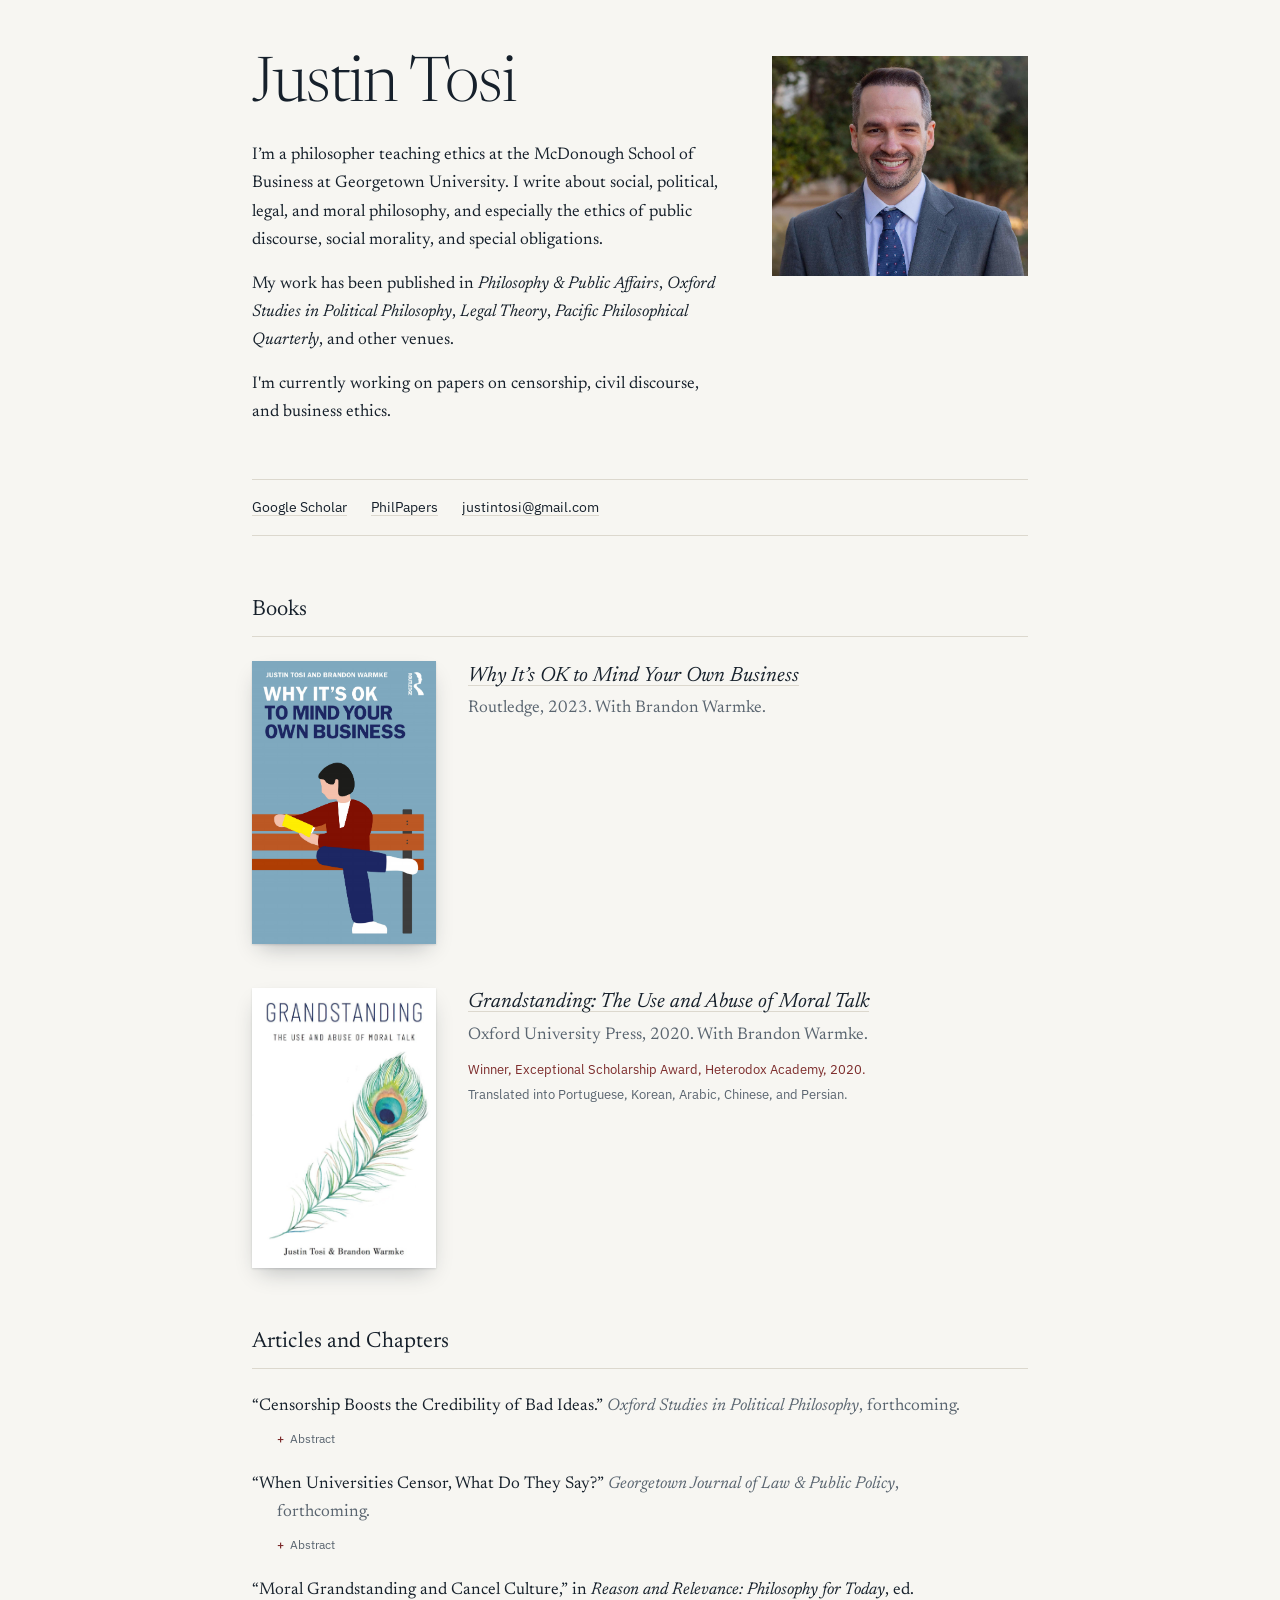
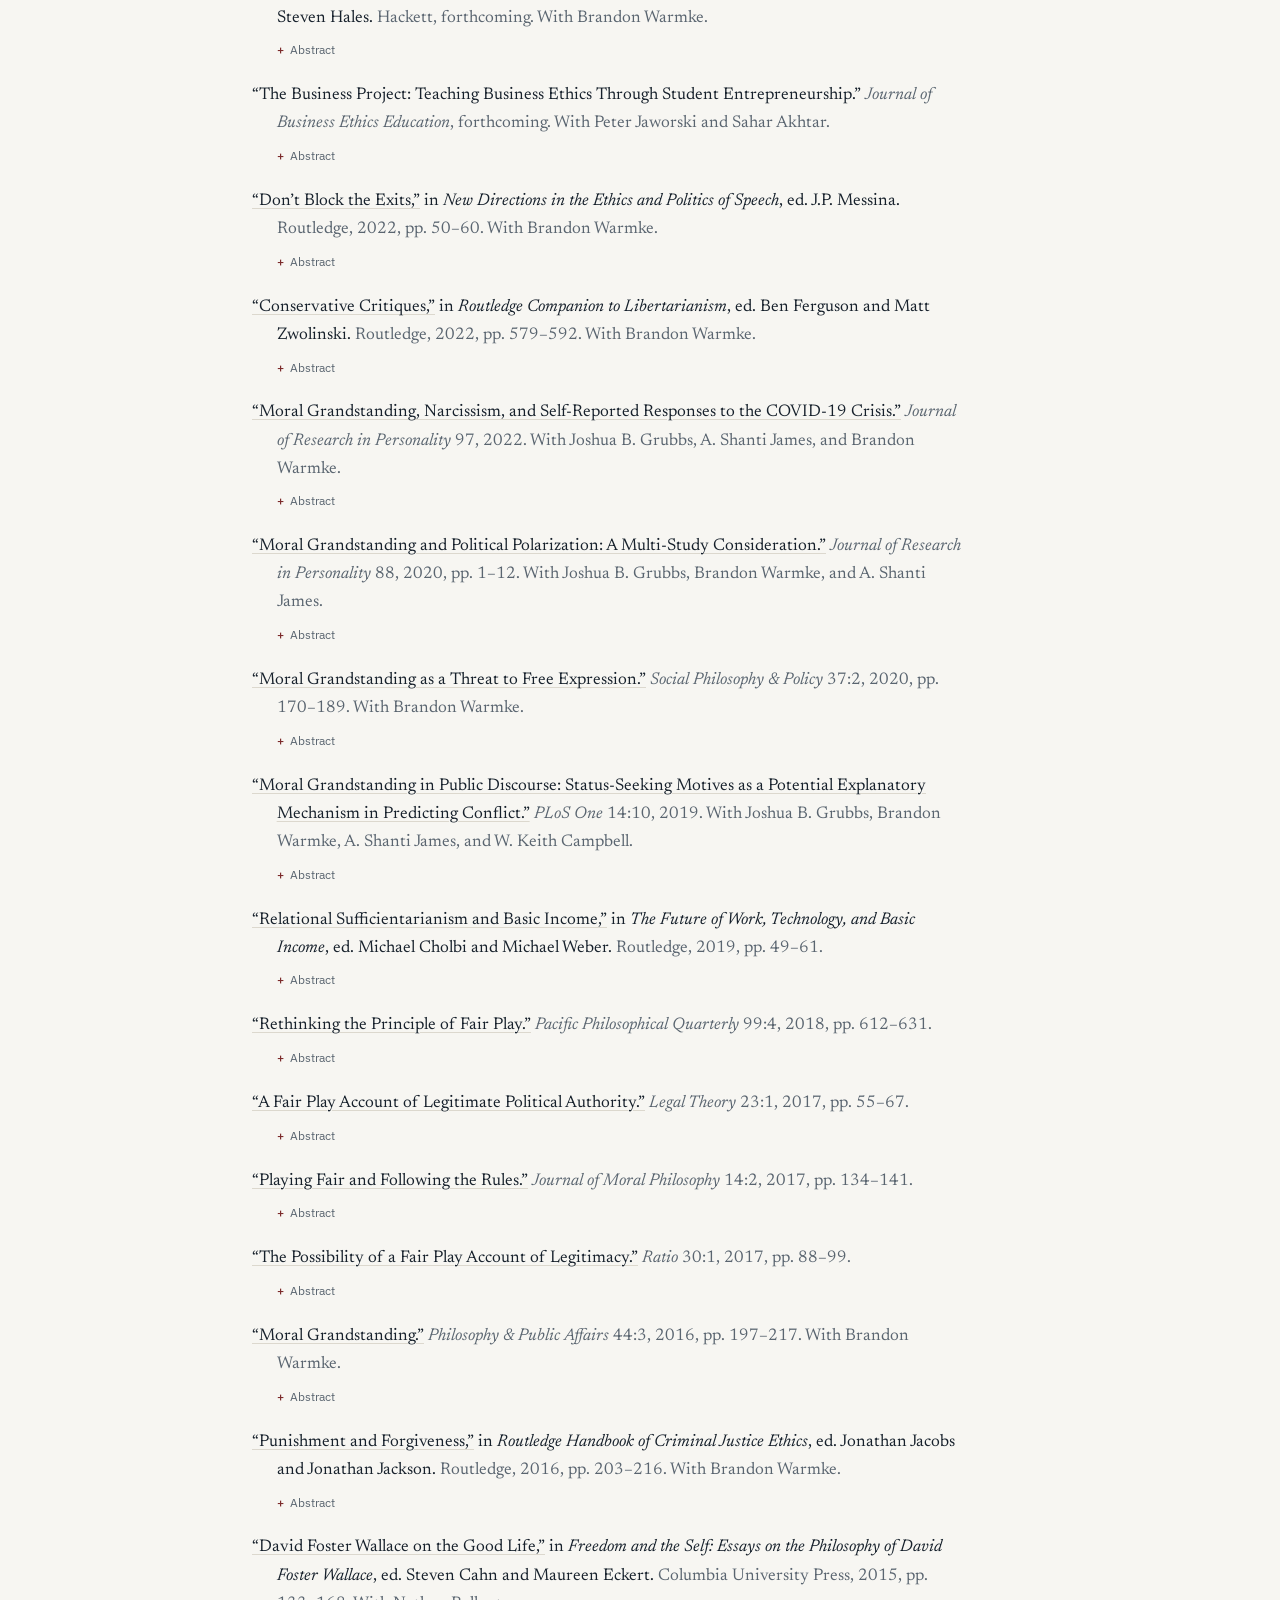
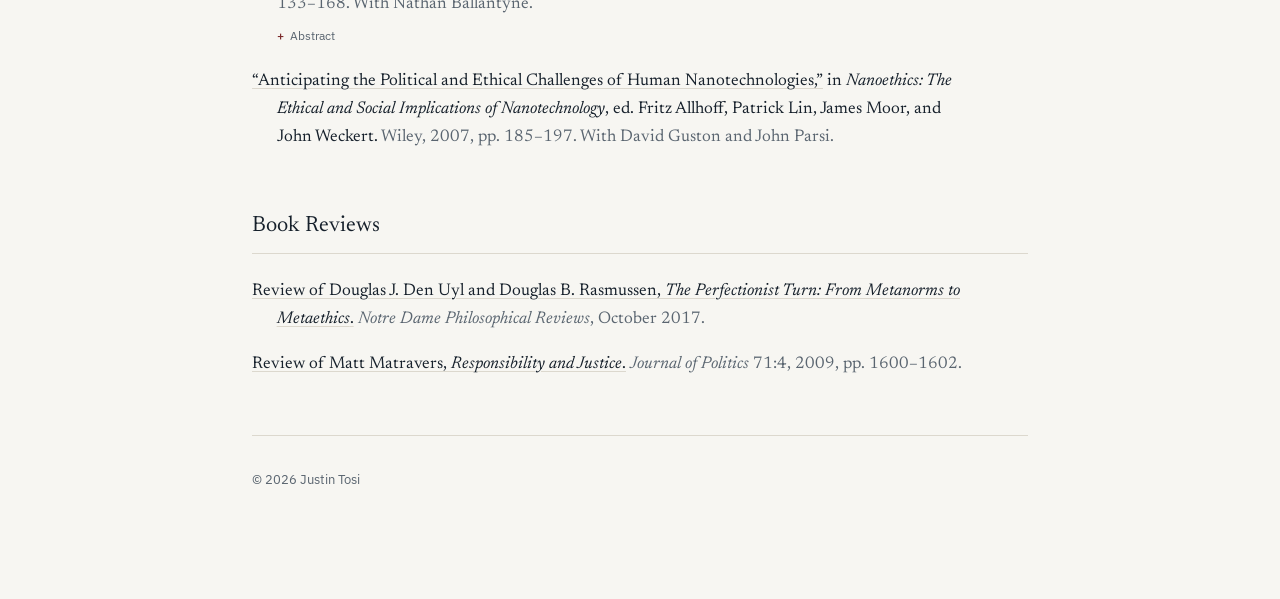
==== index.html @ 5d78a300 "Add current work details to index.html" ====
<!DOCTYPE html>
<html lang="en">
<head>
<meta charset="utf-8">
<meta name="viewport" content="width=device-width, initial-scale=1">
<title>Justin Tosi</title>
<meta name="description" content="Justin Tosi is a philosopher at the McDonough School of Business at Georgetown University. He writes about social, political, legal, and moral philosophy.">

<link rel="icon" href="favicon.svg" type="image/svg+xml">

<meta property="og:type" content="profile">
<meta property="og:title" content="Justin Tosi">
<meta property="og:description" content="Philosopher at the McDonough School of Business, Georgetown University. Books and papers on the ethics of public discourse, social morality, and special obligations.">
<meta property="og:url" content="https://www.justintosi.com/">
<meta property="og:image" content="https://www.justintosi.com/images/headshot.jpg">
<meta name="twitter:card" content="summary">

<link rel="preconnect" href="https://fonts.googleapis.com">
<link rel="preconnect" href="https://fonts.gstatic.com" crossorigin>
<link href="https://fonts.googleapis.com/css2?family=IBM+Plex+Sans:wght@400;500&family=Newsreader:ital,opsz,wght@0,6..72,300;0,6..72,400;0,6..72,500;1,6..72,400&display=swap" rel="stylesheet">

<style>
:root{
  --paper:#f7f6f2;
  --ink:#16202b;
  --ink-soft:#5a6570;
  --rule:#dcd8ce;
  --accent:#7c2b2b;
  --serif:"Newsreader",Georgia,serif;
  --sans:"IBM Plex Sans",system-ui,sans-serif;
}

*{box-sizing:border-box}

body{
  margin:0;
  background:var(--paper);
  color:var(--ink);
  font-family:var(--serif);
  font-size:1.0625rem;
  line-height:1.65;
  -webkit-font-smoothing:antialiased;
}

.page{
  max-width:52rem;
  margin:0 auto;
  padding:3.5rem 1.75rem 6rem;
}

a{color:var(--ink);text-decoration:underline;text-decoration-color:var(--rule);text-decoration-thickness:1px;text-underline-offset:.18em}
a:hover{color:var(--accent);text-decoration-color:var(--accent)}
a:focus-visible{outline:2px solid var(--accent);outline-offset:3px;border-radius:2px}

/* ---------- masthead ---------- */

.masthead{
  display:grid;
  grid-template-columns:1fr 16rem;
  gap:2.75rem;
  align-items:start;
  margin-bottom:3.25rem;
}

h1{
  font-family:var(--serif);
  font-weight:300;
  font-size:clamp(2.6rem,7vw,3.9rem);
  line-height:1;
  letter-spacing:-0.015em;
  margin:0 0 1.5rem;
}

.intro p{margin:0 0 1rem;max-width:34em}
.intro p:last-child{margin-bottom:0}

.portrait{
  width:100%;
  height:auto;
  display:block;
  filter:saturate(.92);
}

/* ---------- contact strip ---------- */

.strip{
  font-family:var(--sans);
  font-size:.875rem;
  display:flex;
  flex-wrap:wrap;
  gap:.45rem 1.5rem;
  padding:1rem 0;
  border-top:1px solid var(--rule);
  border-bottom:1px solid var(--rule);
  margin-bottom:3.5rem;
}
.strip a{text-underline-offset:.2em}

/* ---------- sections ---------- */

section{margin-bottom:3.5rem}

h2{
  font-family:var(--serif);
  font-weight:400;
  font-size:1.375rem;
  letter-spacing:.005em;
  margin:0 0 1.5rem;
  padding-bottom:.5rem;
  border-bottom:1px solid var(--rule);
}

/* ---------- books ---------- */

.book{
  display:grid;
  grid-template-columns:11.5rem 1fr;
  gap:2rem;
  margin-bottom:2.75rem;
  align-items:start;
}
.book:last-child{margin-bottom:0}

.book img{
  width:100%;
  height:auto;
  display:block;
  box-shadow:0 1px 2px rgba(22,32,43,.14),0 10px 22px -8px rgba(22,32,43,.3);
}
.book a.cover{text-decoration:none}

.book h3{
  font-family:var(--serif);
  font-weight:400;
  font-style:italic;
  font-size:1.3rem;
  line-height:1.3;
  margin:.1rem 0 .35rem;
}

.imprint{color:var(--ink-soft);margin:0 0 .6rem}

.book-note{
  font-family:var(--sans);
  font-size:.8125rem;
  line-height:1.55;
  color:var(--ink-soft);
  margin:0 0 .35rem;
}
.honor{color:var(--accent)}

/* ---------- publications ---------- */

ul.pubs{list-style:none;margin:0;padding:0;max-width:42em}

ul.pubs li{
  padding-left:1.45em;
  text-indent:-1.45em;
  margin-bottom:1.05rem;
}
ul.pubs li:last-child{margin-bottom:0}

.meta{color:var(--ink-soft)}

/* ---------- abstracts ---------- */

details{text-indent:0;margin-top:.3rem}

summary{
  font-family:var(--sans);
  font-size:.78rem;
  color:var(--ink-soft);
  cursor:pointer;
  list-style:none;
  display:inline-block;
  padding:.1rem 0;
}
summary::-webkit-details-marker{display:none}
summary::before{
  content:"+";
  display:inline-block;
  width:1.1em;
  color:var(--accent);
  font-weight:500;
}
details[open] summary::before{content:"\2212"}
summary:hover{color:var(--accent)}
summary:focus-visible{outline:2px solid var(--accent);outline-offset:3px;border-radius:2px}

.abstract{
  margin:.45rem 0 .3rem;
  padding-left:1.1em;
  border-left:1px solid var(--rule);
  font-size:.9375rem;
  line-height:1.6;
  color:var(--ink-soft);
  max-width:36em;
}

/* ---------- footer ---------- */

footer{
  font-family:var(--sans);
  font-size:.8125rem;
  color:var(--ink-soft);
  border-top:1px solid var(--rule);
  padding-top:1.25rem;
}

/* ---------- small screens ---------- */

@media (max-width:640px){
  .page{padding:2.5rem 1.25rem 4rem}
  .masthead{grid-template-columns:1fr;gap:1.75rem}
  .portrait{max-width:11rem}
  .book{grid-template-columns:6.5rem 1fr;gap:1.25rem}
}

@media (prefers-reduced-motion:reduce){
  *{animation:none!important;transition:none!important}
}
</style>
</head>

<body>
<div class="page">

<!-- =====================================================================
     MASTHEAD
     Save your headshot as images/headshot.jpg (about 600px wide is plenty).
     ===================================================================== -->

<header class="masthead">
  <div class="intro">
    <h1>Justin Tosi</h1>
    <p>I&rsquo;m a philosopher teaching ethics at the McDonough School of Business at Georgetown University. I write about social, political, legal, and moral philosophy, and especially the ethics of public discourse, social morality, and special obligations.</p>
    <p>My work has been published in <i>Philosophy &amp; Public Affairs</i>, <i>Oxford Studies in Political Philosophy</i>, <i>Legal Theory</i>, <i>Pacific Philosophical Quarterly</i>, and other venues.</p>
    <p>I'm currently working on papers on censorship, civil discourse, and business ethics.</p>
  </div>
  <img class="portrait" src="images/headshot.jpg" alt="Justin Tosi">
</header>

<!-- =====================================================================
     CONTACT STRIP
     The email address is assembled by the script at the bottom of this
     file so that it never appears in the page source. Edit it there.
     ===================================================================== -->

<nav class="strip">
  <a href="https://scholar.google.com/citations?user=r2qB6a4AAAAJ&amp;hl=en">Google Scholar</a>
  <a href="https://philpeople.org/profiles/justin-tosi">PhilPapers</a>
  <a id="email" href="#">justintosi at gmail dot com</a>
</nav>

<!-- =====================================================================
     BOOKS
     Save covers as images/myob.png and images/grandstanding.jpg.
     ===================================================================== -->

<section>
  <h2>Books</h2>

  <div class="book">
    <a class="cover" href="https://www.amazon.com/Why-Its-Mind-Your-Business/dp/0367141744/">
      <img src="images/myob.png" alt="Cover of Why It&rsquo;s OK to Mind Your Own Business">
    </a>
    <div>
      <h3><a href="https://www.amazon.com/Why-Its-Mind-Your-Business/dp/0367141744/">Why It&rsquo;s OK to Mind Your Own Business</a></h3>
      <p class="imprint">Routledge, 2023. With Brandon Warmke.</p>
    </div>
  </div>

  <div class="book">
    <a class="cover" href="https://www.amazon.com/Grandstanding-Use-Abuse-Moral-Talk/dp/0190900156/">
      <img src="images/grandstanding.jpg" alt="Cover of Grandstanding: The Use and Abuse of Moral Talk">
    </a>
    <div>
      <h3><a href="https://www.amazon.com/Grandstanding-Use-Abuse-Moral-Talk/dp/0190900156/">Grandstanding: The Use and Abuse of Moral Talk</a></h3>
      <p class="imprint">Oxford University Press, 2020. With Brandon Warmke.</p>
      <p class="book-note honor">Winner, Exceptional Scholarship Award, Heterodox Academy, 2020.</p>
      <p class="book-note">Translated into Portuguese, Korean, Arabic, Chinese, and Persian.</p>
    </div>
  </div>
</section>

<!-- =====================================================================
     ARTICLES AND CHAPTERS

     To add an abstract to any entry, paste this just before its </li>:

       <details>
         <summary>Abstract</summary>
         <p class="abstract">Text of the abstract goes here.</p>
       </details>

     Entries without that block simply show no toggle.
     ===================================================================== -->

<section>
  <h2>Articles and Chapters</h2>
  <ul class="pubs">

    <li>&ldquo;Censorship Boosts the Credibility of Bad Ideas.&rdquo; <span class="meta"><i>Oxford Studies in Political Philosophy</i>, forthcoming.</span>
      <details>
        <summary>Abstract</summary>
        <p class="abstract">Defenders of censorship sometimes claim that it is justified as a means of protecting audiences from the influence of bad ideas. This essay argues that censorship is likely to frustrate this aim, even under favorable conditions. The central problem arises from what I call the Endorsement Effect: when a censoring authority permits an idea to be expressed, its inaction functions as an implicit signal that the idea is credible. Where trust in the censor is warranted, this is a rational inference rather than a mere behavioral tendency: the censor screens for bad content, so what it permits is more likely to be good. The trouble is that bad ideas that escape censorship will receive a credibility boost in the eyes of those who trust the censor. Moreover, the more effective the censor is at filtering out genuinely bad content, the stronger this unintended credibility boost becomes. If the aim of censorship is to halt the spread of bad ideas, then this mechanism threatens to undermine that aim. I consider the implications of this challenge for two types of censors. Purist censors seek to avoid any role in promoting bad ideas, but the Endorsement Effect renders this goal impossible in practice. Pragmatist censors aim simply to reduce the overall promotion of bad ideas, but must nevertheless show that censorship is beneficial on net once we consider its unintended consequences. I argue that both types of censor face serious difficulties, and that the Endorsement Effect represents an unnoticed cost that defenders of censorship must address.</p>
      </details>
    </li>

    <li>&ldquo;When Universities Censor, What Do They Say?&rdquo; <span class="meta"><i>Georgetown Journal of Law &amp; Public Policy</i>, forthcoming.</span>
      <details>
        <summary>Abstract</summary>
        <p class="abstract">Universities that practice censorship might offer various justifications for doing so. This essay considers three possible justifications and argues that each is undermined by what I call the Endorsement Effect. First, universities might argue that censorship is justified because it protects their community from bad ideas. Second, they might claim that censoring certain expressions is justified because doing so expresses the university community&rsquo;s commitment to its values. Finally, they might argue that censorship is justified as a way of expanding the university&rsquo;s authority over the marketplace of ideas. The Endorsement Effect causes problems for each of these justifications. The idea is that censorship operates as a filtering process: when universities censor some ideas while permitting others, they implicitly signal approval of what is allowed to appear. Those who trust the university&rsquo;s judgment will therefore regard permitted ideas as better in terms of the properties filtered for. Since no censorship regime will catch every objectionable idea, some bad ideas will inevitably escape the filter and receive this boost. All three justifications fail because of what the act of censoring in some cases reveals about the censors&rsquo; judgment in other cases.</p>
      </details>
    </li>

    <li>&ldquo;Moral Grandstanding and Cancel Culture,&rdquo; in <i>Reason and Relevance: Philosophy for Today</i>, ed. Steven Hales. <span class="meta">Hackett, forthcoming. With Brandon Warmke.</span>
      <details>
        <summary>Abstract</summary>
        <p class="abstract">Some people defend cancel culture by arguing that the motives behind cancellation don&rsquo;t matter. If we award people social status for calling out wrongdoing, more wrongdoing will be called out, and we all benefit. We argue that although it is sometimes justified that people suffer social consequences for bad behavior, rewarding cancellation campaigns is a bad idea. People who cancel others to look good will go after easy targets rather than deserving ones, and a culture that hands out praise for showy moral enforcement will not deliver the moral progress its defenders promise. In other words: there is nothing inherently wrong with canceling, but cancel culture is a mistake.</p>
      </details>
    </li>

    <li>&ldquo;The Business Project: Teaching Business Ethics Through Student Entrepreneurship.&rdquo; <span class="meta"><i>Journal of Business Ethics Education</i>, forthcoming. With Peter Jaworski and Sahar Akhtar.</span>
      <details>
        <summary>Abstract</summary>
        <p class="abstract">Traditional case studies in business ethics ask students to evaluate others&rsquo; decisions with hindsight and moral distance. The Business Project reverses this dynamic by requiring students to build companies they genuinely care about, make public commitments they must defend, and navigate ethical dilemmas emerging from their own choices. Over a semester, student teams pitch businesses grounded in ethical values, critique competitors&rsquo; moral failures, and respond to custom dilemmas that force difficult trade-offs between principles and viability. The assignment integrates entrepreneurial action with ethical reflection, making moral reasoning routine rather than exceptional. By eliminating the comfortable distance of hypothetical scenarios, the project creates learning conditions closer to actual ethical decision-making: competing pressures, personal investment, and skeptical audiences demanding justification. This experiential approach trains students to identify moral problems before they become crises and to integrate ethical principles into strategic planning.</p>
      </details>
    </li>

    <li><a href="https://doi.org/10.4324/9781003240785-4">&ldquo;Don&rsquo;t Block the Exits,&rdquo;</a> in <i>New Directions in the Ethics and Politics of Speech</i>, ed. J.P. Messina. <span class="meta">Routledge, 2022, pp. 50&ndash;60. With Brandon Warmke.</span>
      <details>
        <summary>Abstract</summary>
        <p class="abstract">In contemporary political discussions, it is depressingly common to see people criticized for expressing impure beliefs. Moreover, those who sometimes defect from their tribe are criticized for failing to be firmly enough on the side of the angels. We consider explanations for this behavior, including its relationship to moral grandstanding. We will also argue, on both moral and epistemic grounds, in favor of a norm against &ldquo;blocking the exits.&rdquo; We should not use social pressure to discourage people from publicly changing their minds.</p>
      </details>
    </li>

    <li><a href="https://doi.org/10.4324/9780367814243-47">&ldquo;Conservative Critiques,&rdquo;</a> in <i>Routledge Companion to Libertarianism</i>, ed. Ben Ferguson and Matt Zwolinski. <span class="meta">Routledge, 2022, pp. 579&ndash;592. With Brandon Warmke.</span>
      <details>
        <summary>Abstract</summary>
        <p class="abstract">American sociologist Robert Nisbet once described conservatives and libertarians as &ldquo;uneasy cousins.&rdquo; The description is apt. While sharing a family resemblance and many of the same political rivals, conservatism and libertarianism are fundamentally at odds. This paper explains why this is so from the conservative perspective. It surveys the starting points and major themes of conservatism and libertarianism. It identifies what conservatives and libertarians agree about. It concludes by showing what conservatives have against libertarianism.</p>
      </details>
    </li>

    <li><a href="https://doi.org/10.1016/j.jrp.2021.104187">&ldquo;Moral Grandstanding, Narcissism, and Self-Reported Responses to the COVID-19 Crisis.&rdquo;</a> <span class="meta"><i>Journal of Research in Personality</i> 97, 2022. With Joshua B. Grubbs, A. Shanti James, and Brandon Warmke.</span>
      <details>
        <summary>Abstract</summary>
        <p class="abstract">The present study aimed to understand how status-oriented individual differences such as narcissistic antagonism, narcissistic extraversion, and moral grandstanding motivations may have longitudinally predicted both behavioral and social media responses during the early stages of the COVID-19 pandemic. Via YouGov, a nationally representative sample of U.S. adults was recruited in August of 2019 (N = 2,519; Mage = 47.5, SD = 17.8; 51.4% women) and resampled in May of 2020, (N = 1,533). Results indicated that baseline levels of narcissistic antagonism were associated with lower levels of social distancing and lower compliance with public health recommended behaviors. Similarly, dominance oriented moral grandstanding motivations predicted greater conflict with others over COVID-19, greater engagement in status-oriented social media behaviors about COVID-19, and lower levels of social distancing.</p>
      </details>
    </li>

    <li><a href="https://doi.org/10.1016/j.jrp.2020.104009">&ldquo;Moral Grandstanding and Political Polarization: A Multi-Study Consideration.&rdquo;</a> <span class="meta"><i>Journal of Research in Personality</i> 88, 2020, pp. 1&ndash;12. With Joshua B. Grubbs, Brandon Warmke, and A. Shanti James.</span>
      <details>
        <summary>Abstract</summary>
        <p class="abstract">The present work posits that social motives, particularly status seeking in the form of moral grandstanding, are likely at least partially to blame for elevated levels of affective polarization and ideological extremism in the U.S. In Study 1, results from both undergraduates (N = 981; Mean age = 19.4; SD = 2.1; 69.7% women) and a cross-section of U.S. adults matched to 2010 census norms (N = 1,063; Mean age = 48.20, SD = 16.38; 49.8% women) indicated that prestige-motived grandstanding was consistently and robustly related to more extreme ideological views on a variety of issues. In Study 2, results from a weighted, nationally-representative cross-section of U.S. adults (N = 2,519; Mean age = 47.5, SD = 17.8; 51.4% women) found that prestige motivated grandstanding was reliably related to both ideological extremism and affective polarization.</p>
      </details>
    </li>

    <li><a href="https://doi.org/10.1017/S0265052521000108">&ldquo;Moral Grandstanding as a Threat to Free Expression.&rdquo;</a> <span class="meta"><i>Social Philosophy &amp; Policy</i> 37:2, 2020, pp. 170&ndash;189. With Brandon Warmke.</span>
      <details>
        <summary>Abstract</summary>
        <p class="abstract">Moral grandstanding, or the use of moral talk for self-promotion, is a threat to free expression. When grandstanding is introduced in a public forum, several ideals of free expression are less likely to be realized. Popular views are less likely to be challenged, people are less free to entertain heterodox ideas, and the cost of changing one&rsquo;s mind goes up.</p>
      </details>
    </li>

    <li><a href="https://doi.org/10.1371/journal.pone.0223749">&ldquo;Moral Grandstanding in Public Discourse: Status-Seeking Motives as a Potential Explanatory Mechanism in Predicting Conflict.&rdquo;</a> <span class="meta"><i>PLoS One</i> 14:10, 2019. With Joshua B. Grubbs, Brandon Warmke, A. Shanti James, and W. Keith Campbell.</span>
      <details>
        <summary>Abstract</summary>
        <p class="abstract">Public discourse is often caustic and conflict-filled. This trend seems to be particularly evident when the content of such discourse is around moral issues (broadly defined) and when the discourse occurs on social media. Several explanatory mechanisms for such conflict have been explored in recent psychological and social-science literatures. The present work sought to examine a potentially novel explanatory mechanism defined in philosophical literature: Moral Grandstanding. According to philosophical accounts, Moral Grandstanding is the use of moral talk to seek social status. For the present work, we conducted six studies, using two undergraduate samples (Study 1, N = 361; Study 2, N = 356); a sample matched to U.S. norms for age, gender, race, income, Census region (Study 3, N = 1,063); a YouGov sample matched to U.S. demographic norms (Study 4, N = 2,000); and a brief, one-month longitudinal study of Mechanical Turk workers in the U.S. (Study 5, Baseline N = 499, follow-up n = 296), and a large, one-week YouGov sample matched to U.S. demographic norms (Baseline N = 2,519, follow-up n = 1,776). Across studies, we found initial support for the validity of Moral Grandstanding as a construct. Specifically, moral grandstanding motivation was associated with status-seeking personality traits, as well as greater political and moral conflict in daily life.</p>
      </details>
    </li>

    <li><a href="https://doi.org/10.4324/9780429455902-4">&ldquo;Relational Sufficientarianism and Basic Income,&rdquo;</a> in <i>The Future of Work, Technology, and Basic Income</i>, ed. Michael Cholbi and Michael Weber. <span class="meta">Routledge, 2019, pp. 49&ndash;61.</span>
      <details>
        <summary>Abstract</summary>
        <p class="abstract">Basic income policies have recently enjoyed a great deal of discussion, but they are not a natural fit with views of distributive or social justice endorsed by many moral and political philosophers. This essay develops and defends a new view of social justice, called relational sufficientarianism, which is more compatible with a universal basic income. Relational sufficientarianism holds that persons in a just society must have sufficient social status, but not necessarily equal social status. It argues that this view offers a more plausible account of just social relations than relational egalitarianism, a better account of the threshold for sufficiency than distributive sufficientarianism, and can serve as a more suitable theoretical backing for a universal basic income than either of these other views, or distributive egalitarianism.</p>
      </details>
    </li>

    <li><a href="https://doi.org/10.1111/papq.12219">&ldquo;Rethinking the Principle of Fair Play.&rdquo;</a> <span class="meta"><i>Pacific Philosophical Quarterly</i> 99:4, 2018, pp. 612&ndash;631.</span>
      <details>
        <summary>Abstract</summary>
        <p class="abstract">The principle of fair play is widely thought to require simply that costs and benefits be distributed fairly. This gloss on the principle, while not entirely inaccurate, has invited a host of popular objections based on misunderstandings about fair play. Central to many of these objections is a failure to treat the principle of fair play as a transactional principle&mdash;one that allocates special obligations and rights among persons as a result of their interactions. I offer an interpretation of the principle of fair play that emphasizes its similarities to another transactional principle: consent. This interpretation reveals that playing fair requires one to reciprocate specifically by following the rules of the cooperative scheme from which one benefits, just as consent requires one to act according to the terms of an agreement. I then draw on the comparison with consent to reply to some popular and persistent objections to the principle.</p>
      </details>
    </li>

    <li><a href="https://doi.org/10.1017/S135232521700012X">&ldquo;A Fair Play Account of Legitimate Political Authority.&rdquo;</a> <span class="meta"><i>Legal Theory</i> 23:1, 2017, pp. 55&ndash;67.</span>
      <details>
        <summary>Abstract</summary>
        <p class="abstract">There is an emerging consensus among political philosophers that state legitimacy involves something more than&mdash;or perhaps other than&mdash;political obligation. Yet the principle of fair play, which many take to be a promising basis for political obligation, has been largely absent from discussions of the revised conception of legitimacy. This paper shows how the principle of fair play can generate legitimate political authority by drawing on a neglected feature of the principle&mdash;its stipulation that members of a cooperative scheme must reciprocate specifically by submitting to the scheme&rsquo;s rules.</p>
      </details>
    </li>

    <li><a href="https://doi.org/10.1163/17455243-46810054">&ldquo;Playing Fair and Following the Rules.&rdquo;</a> <span class="meta"><i>Journal of Moral Philosophy</i> 14:2, 2017, pp. 134&ndash;141.</span>
      <details>
        <summary>Abstract</summary>
        <p class="abstract">In his paper &ldquo;Fairness, Political Obligation, and the Justificatory Gap&rdquo; (published in the <i>Journal of Moral Philosophy</i>), Jiafeng Zhu argues that the principle of fair play cannot require submission to the rules of a cooperative scheme, and that when such submission is required, the requirement is grounded in consent. I propose a better argument for the claim that fair play requires submission to the rules than the one Zhu considers. I also argue that Zhu&rsquo;s attribution of consent to people commonly thought to be bound to follow the rules by a duty of fair play is implausible.</p>
      </details>
    </li>

    <li><a href="https://doi.org/10.1111/rati.12114">&ldquo;The Possibility of a Fair Play Account of Legitimacy.&rdquo;</a> <span class="meta"><i>Ratio</i> 30:1, 2017, pp. 88&ndash;99.</span>
      <details>
        <summary>Abstract</summary>
        <p class="abstract">The philosophical literature on state legitimacy has recently seen a significant conceptual revision. Several philosophers have argued that the state&rsquo;s right to rule is better characterized not as a claim right to obedience, but as a power right. There have been few attempts to show that traditional justifications for the claim right might also be used to justify a power right, and there have been no such attempts involving the principle of fair play, which is widely regarded as the most promising basis for a claim right to obedience. William Edmundson argues that the principle of fair play cannot generate power rights, and so any attempt at a fair play account of legitimacy must fail. I explain how fair play could generate a power right, owing to its stipulation that the rules of a cooperative scheme specify the form of participants&rsquo; repayment.</p>
      </details>
    </li>

    <li><a href="https://doi.org/10.1111/papa.12075">&ldquo;Moral Grandstanding.&rdquo;</a> <span class="meta"><i>Philosophy &amp; Public Affairs</i> 44:3, 2016, pp. 197&ndash;217. With Brandon Warmke.</span>
      <details>
        <summary>Abstract</summary>
        <p class="abstract">Moral grandstanding is a pervasive feature of public discourse. Many of us can likely recognize that we have engaged in grandstanding at one time or another. While there is nothing new about the phenomenon of grandstanding, we think that it has not received the philosophical attention it deserves. In this essay, we provide an account of moral grandstanding as the use of public discourse for moral self-promotion. We then show that our account, with support from some standard theses of social psychology, explains the characteristic ways that grandstanding is manifested in public moral discourse. We conclude by arguing that there are good reasons to think that moral grandstanding is typically morally bad and should be avoided.</p>
      </details>
    </li>

    <li><a href="https://www.taylorfrancis.com/chapters/edit/10.4324/9781315885933-16/punishment-forgiveness-justin-tosi-brandon-warmke">&ldquo;Punishment and Forgiveness,&rdquo;</a> in <i>Routledge Handbook of Criminal Justice Ethics</i>, ed. Jonathan Jacobs and Jonathan Jackson. <span class="meta">Routledge, 2016, pp. 203&ndash;216. With Brandon Warmke.</span>
      <details>
        <summary>Abstract</summary>
        <p class="abstract">In this paper we explore the relationship between forgiving and punishment. We set out a number of arguments for the claim that if one forgives a wrongdoer, one should not punish her. We then argue that none of these arguments is persuasive. We conclude by reflecting on the possibility of institutional forgiveness in the criminal justice setting and on the differences between forgiveness and acts of mercy.</p>
      </details>
    </li>

    <li><a href="https://doi.org/10.7312/cahn16152-006">&ldquo;David Foster Wallace on the Good Life,&rdquo;</a> in <i>Freedom and the Self: Essays on the Philosophy of David Foster Wallace</i>, ed. Steven Cahn and Maureen Eckert. <span class="meta">Columbia University Press, 2015, pp. 133&ndash;168. With Nathan Ballantyne.</span>
      <details>
        <summary>Abstract</summary>
        <p class="abstract">This chapter presents David Foster Wallace&rsquo;s views about three positions regarding the good life&mdash;ironism, hedonism, and narrative theories. Ironism involves distancing oneself from everything one says or does, and putting on Wallace&rsquo;s so-called &ldquo;mask of ennui.&rdquo; Wallace said that the notion appeals to ironists because it insulates them from criticism. However, he reiterated that ironists can be criticized for failing to value anything. Hedonism states that a good life consists in pleasure. Wallace rejected such a notion, doubting that pleasure could play a fundamental role in the good life. Lastly, narrative theories characterize the good life by fidelity to a unified narrative&mdash;a systematic story about one&rsquo;s life, composed of a set of ends or principles according to which one lives. Wallace believed that these theories turn people into spectators, rather than the participants in their own lives.</p>
      </details>
    </li>

    <li><a href="https://philpapers.org/rec/GUSATE">&ldquo;Anticipating the Political and Ethical Challenges of Human Nanotechnologies,&rdquo;</a> in <i>Nanoethics: The Ethical and Social Implications of Nanotechnology</i>, ed. Fritz Allhoff, Patrick Lin, James Moor, and John Weckert. <span class="meta">Wiley, 2007, pp. 185&ndash;197. With David Guston and John Parsi.</span></li>

  </ul>
</section>

<!-- =====================================================================
     BOOK REVIEWS
     ===================================================================== -->

<section>
  <h2>Book Reviews</h2>
  <ul class="pubs">

    <li><a href="https://ndpr.nd.edu/reviews/the-perfectionist-turn-from-metanorms-to-metaethics/">Review of Douglas J. Den Uyl and Douglas B. Rasmussen, <i>The Perfectionist Turn: From Metanorms to Metaethics</i>.</a> <span class="meta"><i>Notre Dame Philosophical Reviews</i>, October 2017.</span></li>

    <li><a href="https://doi.org/10.1017/s002238160999034x">Review of Matt Matravers, <i>Responsibility and Justice</i>.</a> <span class="meta"><i>Journal of Politics</i> 71:4, 2009, pp. 1600&ndash;1602.</span></li>

  </ul>
</section>

<footer>
  <p>&copy; <span id="year">2026</span> Justin Tosi</p>
</footer>

</div>

<script>
// ---------------------------------------------------------------------
// Email address, assembled at load time so it stays out of the source.
// Change the two lines below to your real address.
// ---------------------------------------------------------------------
(function () {
  var user = "justintosi";
  var host = "gmail.com";
  var link = document.getElementById("email");
  if (link) {
    link.href = "mailto:" + user + "@" + host;
    link.textContent = user + "@" + host;
  }
  var y = document.getElementById("year");
  if (y) { y.textContent = new Date().getFullYear(); }
})();
</script>

</body>
</html>
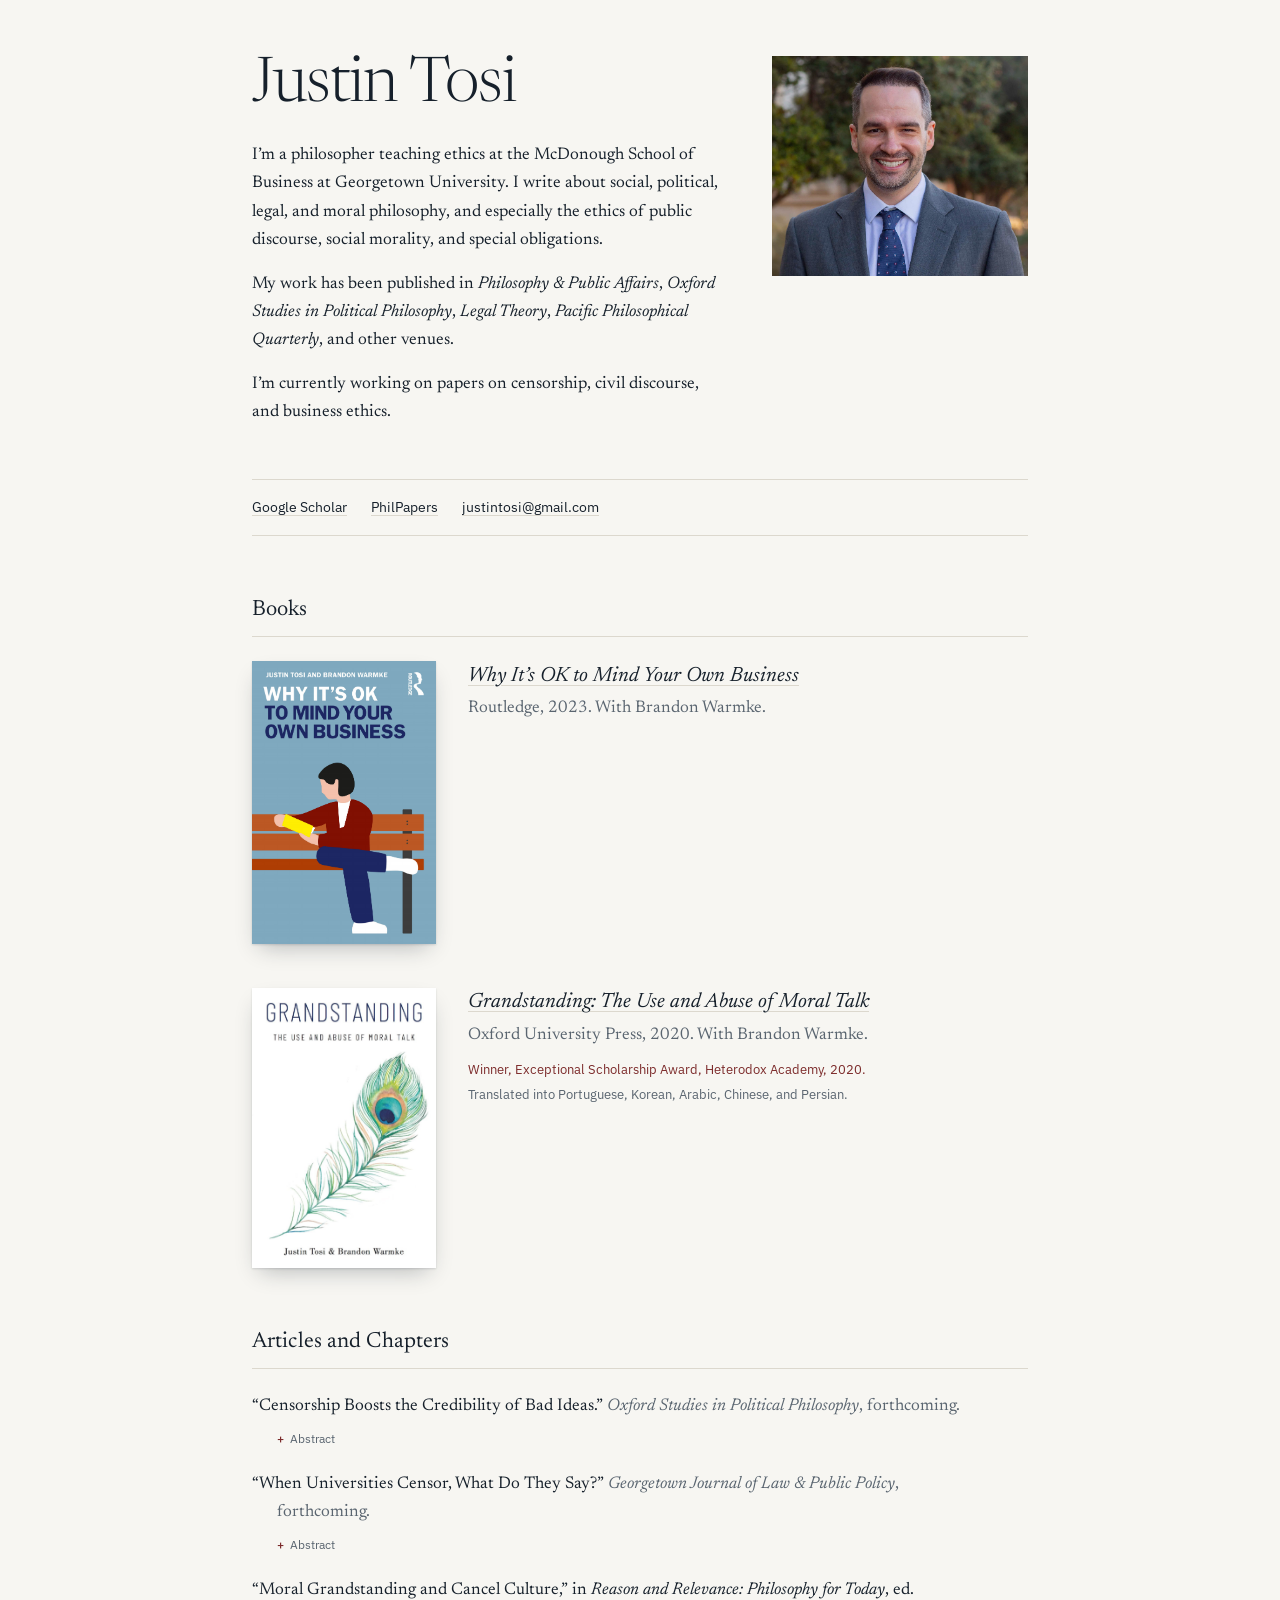
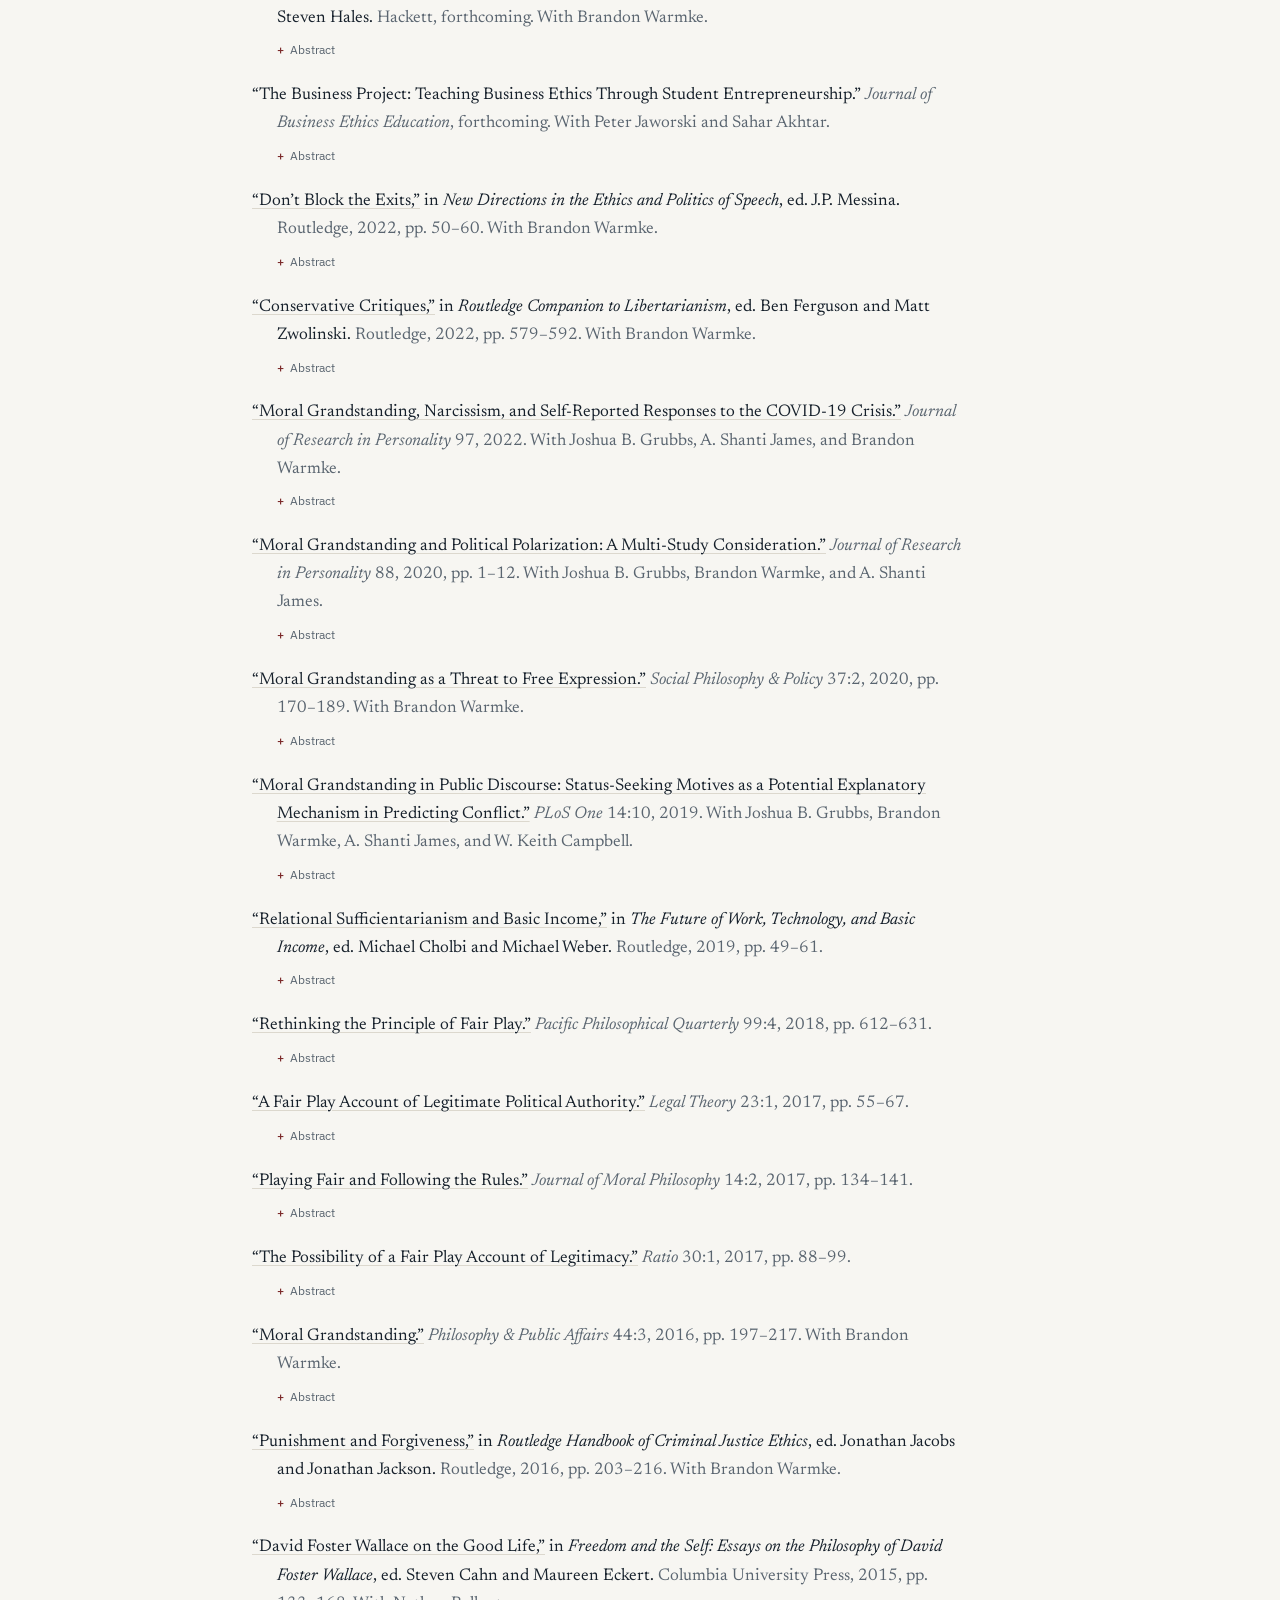
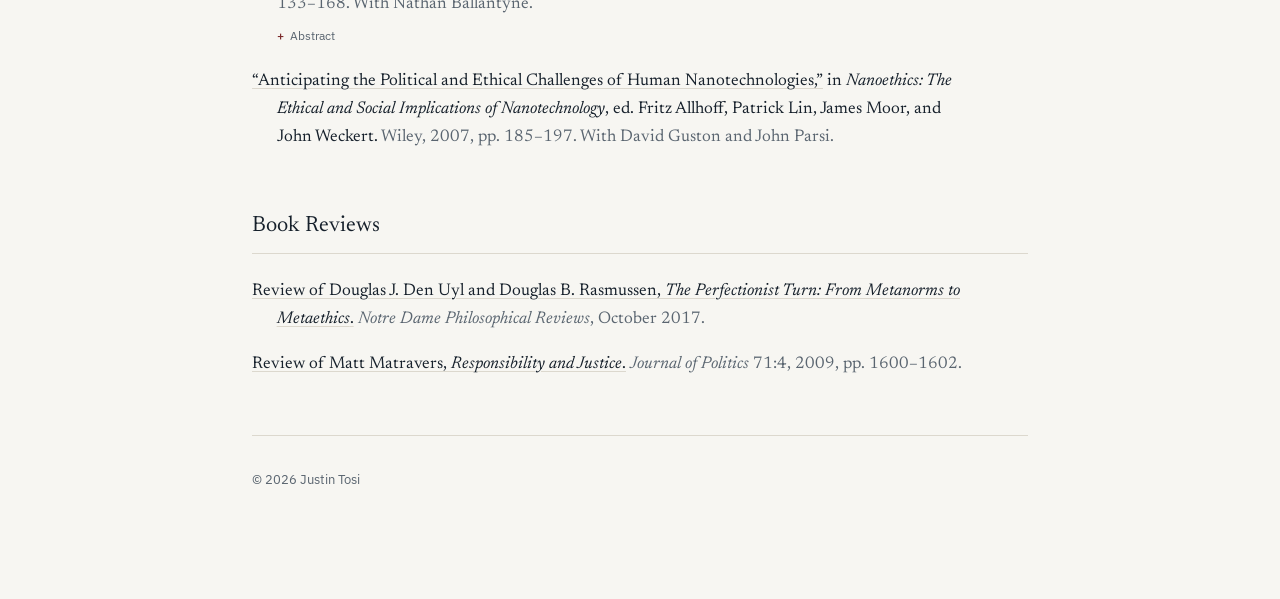
==== commit 1059a1e6: "Fix typo in introductory paragraph" ====
--- a/index.html
+++ b/index.html
@@ -235,7 +235,7 @@
     <h1>Justin Tosi</h1>
     <p>I&rsquo;m a philosopher teaching ethics at the McDonough School of Business at Georgetown University. I write about social, political, legal, and moral philosophy, and especially the ethics of public discourse, social morality, and special obligations.</p>
     <p>My work has been published in <i>Philosophy &amp; Public Affairs</i>, <i>Oxford Studies in Political Philosophy</i>, <i>Legal Theory</i>, <i>Pacific Philosophical Quarterly</i>, and other venues.</p>
-    <p>I'm currently working on papers on censorship, civil discourse, and business ethics.</p>
+    <p>I&rsquo;m currently working on papers on censorship, civil discourse, and business ethics.</p>
   </div>
   <img class="portrait" src="images/headshot.jpg" alt="Justin Tosi">
 </header>
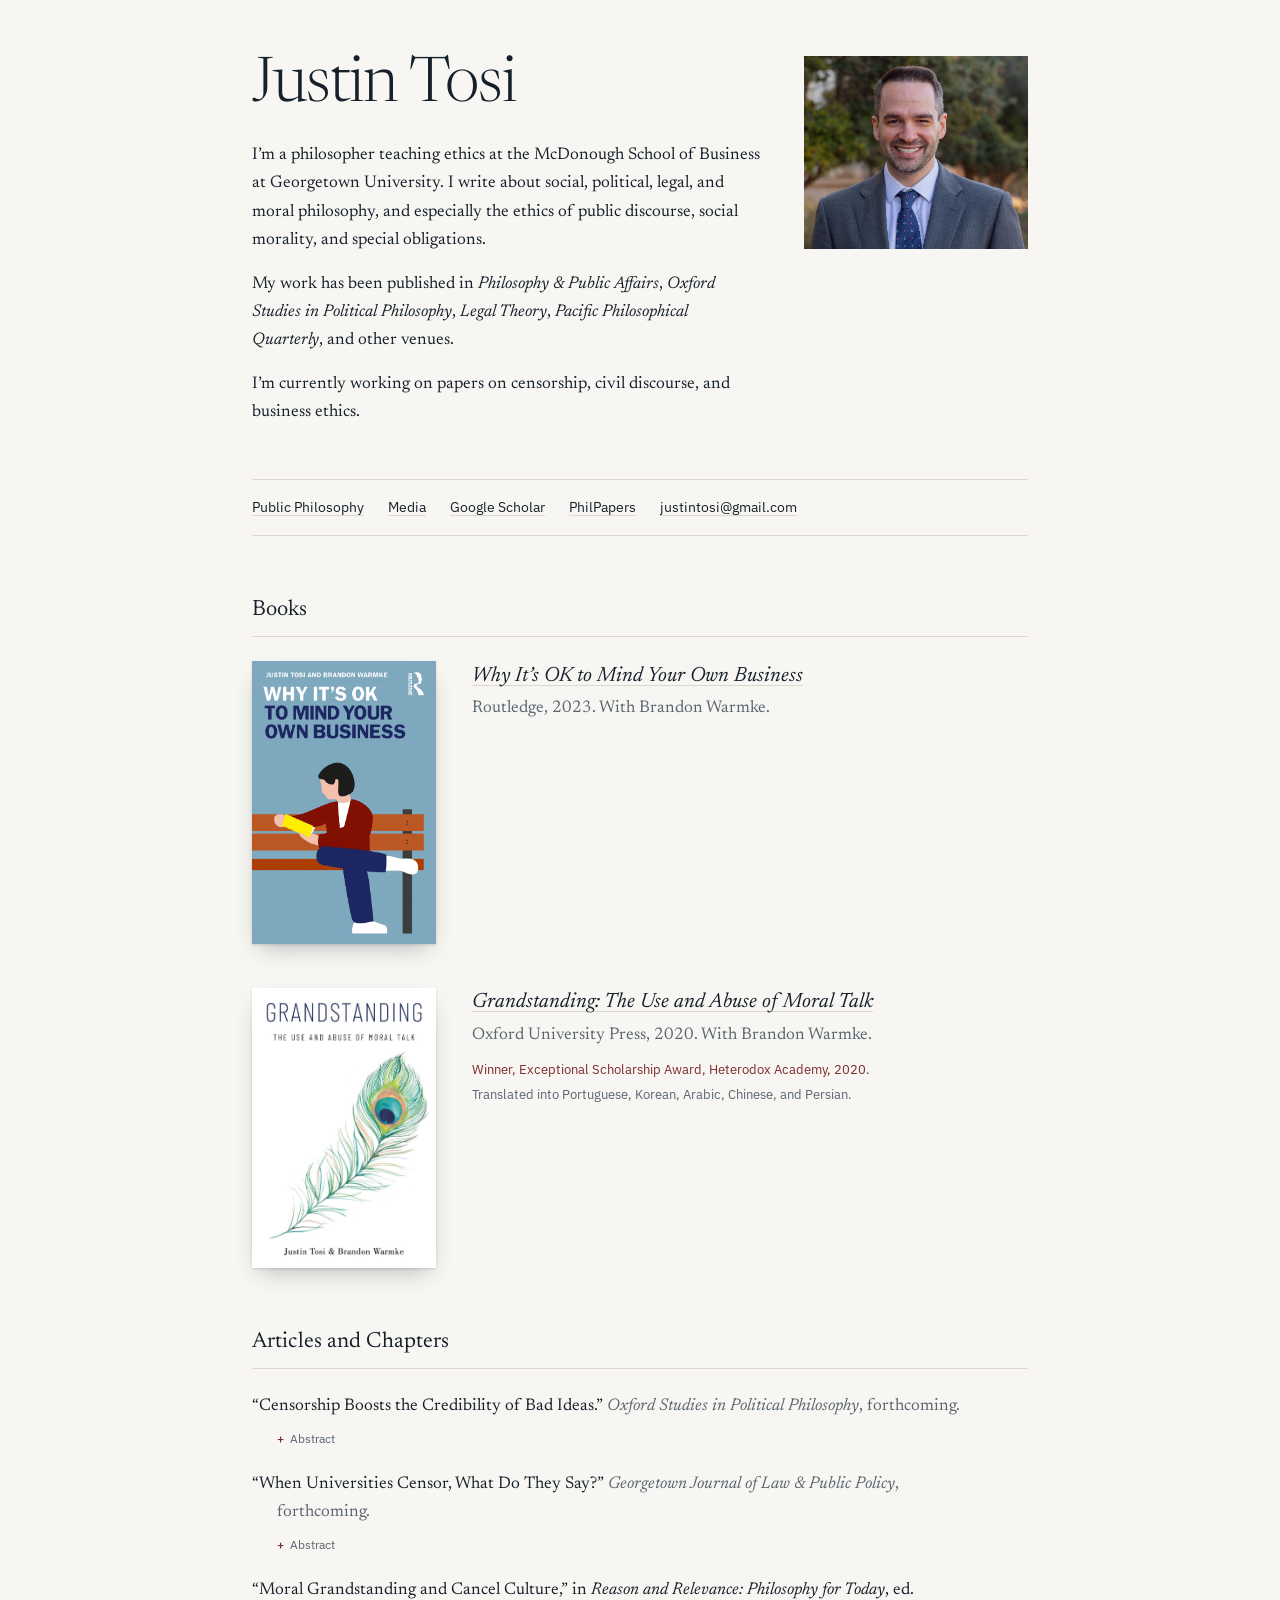
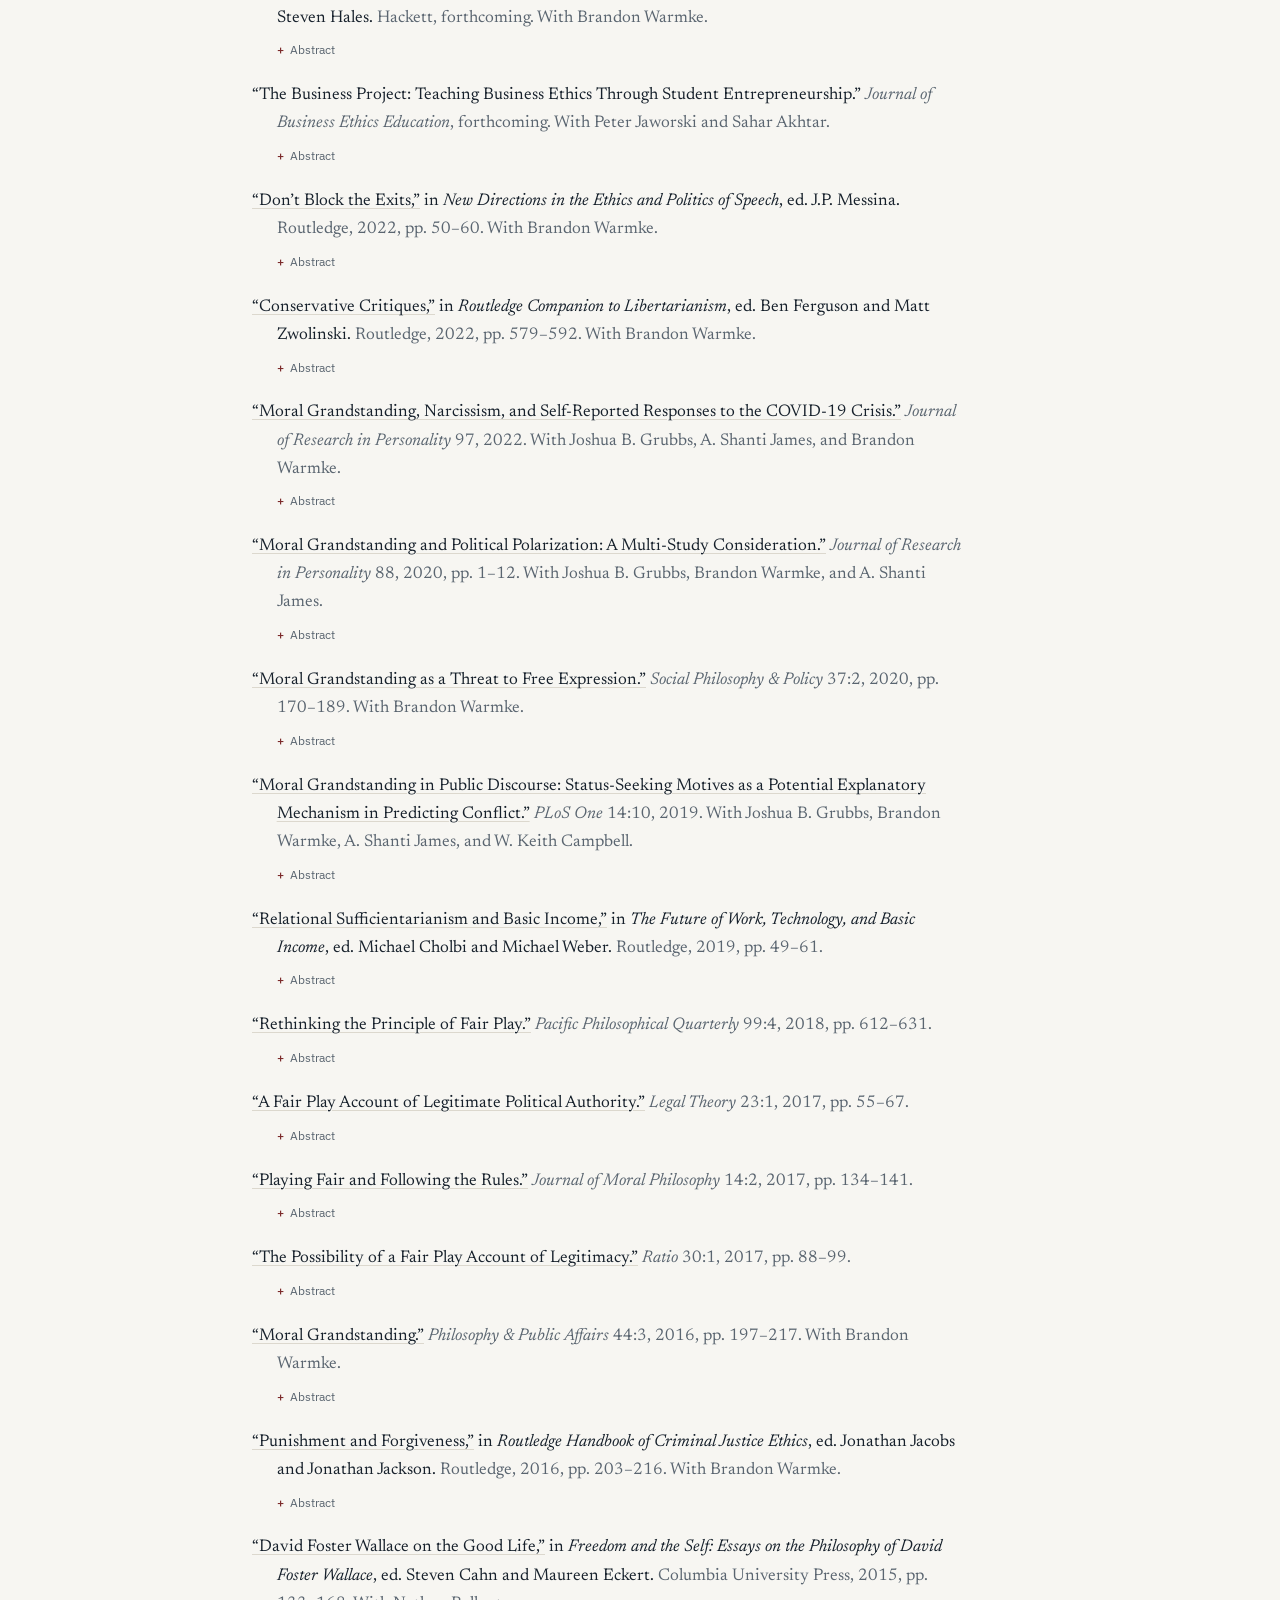
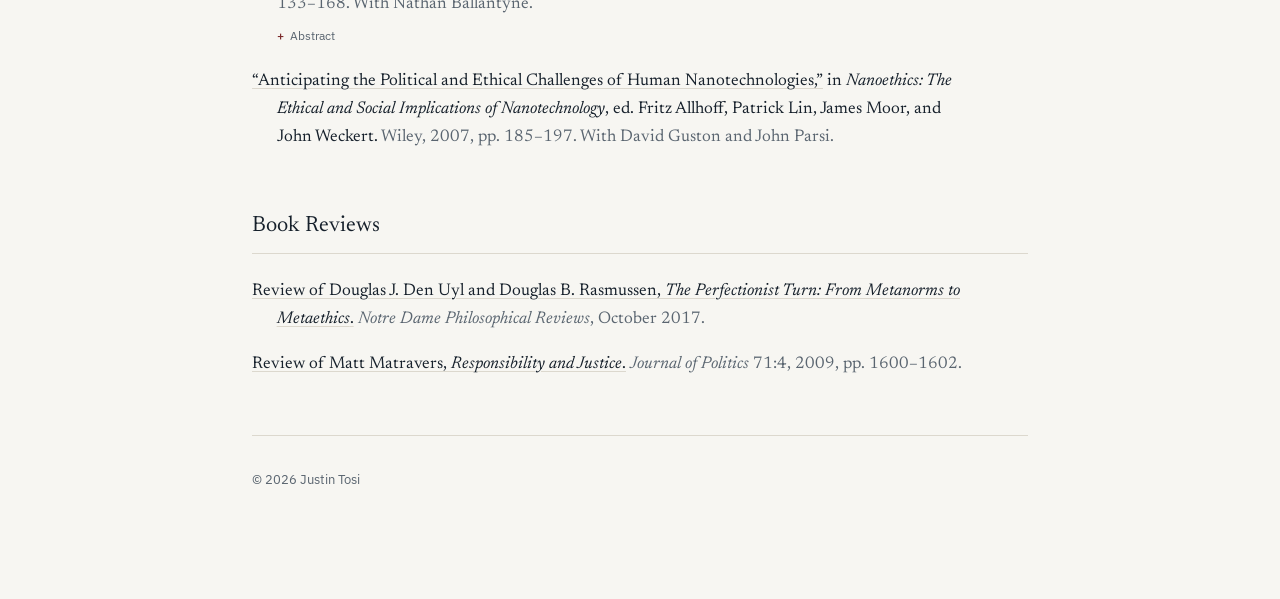
==== commit ddceb3cc: "Add files via upload" ====
--- a/index.html
+++ b/index.html
@@ -19,207 +19,7 @@
 <link rel="preconnect" href="https://fonts.gstatic.com" crossorigin>
 <link href="https://fonts.googleapis.com/css2?family=IBM+Plex+Sans:wght@400;500&family=Newsreader:ital,opsz,wght@0,6..72,300;0,6..72,400;0,6..72,500;1,6..72,400&display=swap" rel="stylesheet">
 
-<style>
-:root{
-  --paper:#f7f6f2;
-  --ink:#16202b;
-  --ink-soft:#5a6570;
-  --rule:#dcd8ce;
-  --accent:#7c2b2b;
-  --serif:"Newsreader",Georgia,serif;
-  --sans:"IBM Plex Sans",system-ui,sans-serif;
-}
-
-*{box-sizing:border-box}
-
-body{
-  margin:0;
-  background:var(--paper);
-  color:var(--ink);
-  font-family:var(--serif);
-  font-size:1.0625rem;
-  line-height:1.65;
-  -webkit-font-smoothing:antialiased;
-}
-
-.page{
-  max-width:52rem;
-  margin:0 auto;
-  padding:3.5rem 1.75rem 6rem;
-}
-
-a{color:var(--ink);text-decoration:underline;text-decoration-color:var(--rule);text-decoration-thickness:1px;text-underline-offset:.18em}
-a:hover{color:var(--accent);text-decoration-color:var(--accent)}
-a:focus-visible{outline:2px solid var(--accent);outline-offset:3px;border-radius:2px}
-
-/* ---------- masthead ---------- */
-
-.masthead{
-  display:grid;
-  grid-template-columns:1fr 16rem;
-  gap:2.75rem;
-  align-items:start;
-  margin-bottom:3.25rem;
-}
-
-h1{
-  font-family:var(--serif);
-  font-weight:300;
-  font-size:clamp(2.6rem,7vw,3.9rem);
-  line-height:1;
-  letter-spacing:-0.015em;
-  margin:0 0 1.5rem;
-}
-
-.intro p{margin:0 0 1rem;max-width:34em}
-.intro p:last-child{margin-bottom:0}
-
-.portrait{
-  width:100%;
-  height:auto;
-  display:block;
-  filter:saturate(.92);
-}
-
-/* ---------- contact strip ---------- */
-
-.strip{
-  font-family:var(--sans);
-  font-size:.875rem;
-  display:flex;
-  flex-wrap:wrap;
-  gap:.45rem 1.5rem;
-  padding:1rem 0;
-  border-top:1px solid var(--rule);
-  border-bottom:1px solid var(--rule);
-  margin-bottom:3.5rem;
-}
-.strip a{text-underline-offset:.2em}
-
-/* ---------- sections ---------- */
-
-section{margin-bottom:3.5rem}
-
-h2{
-  font-family:var(--serif);
-  font-weight:400;
-  font-size:1.375rem;
-  letter-spacing:.005em;
-  margin:0 0 1.5rem;
-  padding-bottom:.5rem;
-  border-bottom:1px solid var(--rule);
-}
-
-/* ---------- books ---------- */
-
-.book{
-  display:grid;
-  grid-template-columns:11.5rem 1fr;
-  gap:2rem;
-  margin-bottom:2.75rem;
-  align-items:start;
-}
-.book:last-child{margin-bottom:0}
-
-.book img{
-  width:100%;
-  height:auto;
-  display:block;
-  box-shadow:0 1px 2px rgba(22,32,43,.14),0 10px 22px -8px rgba(22,32,43,.3);
-}
-.book a.cover{text-decoration:none}
-
-.book h3{
-  font-family:var(--serif);
-  font-weight:400;
-  font-style:italic;
-  font-size:1.3rem;
-  line-height:1.3;
-  margin:.1rem 0 .35rem;
-}
-
-.imprint{color:var(--ink-soft);margin:0 0 .6rem}
-
-.book-note{
-  font-family:var(--sans);
-  font-size:.8125rem;
-  line-height:1.55;
-  color:var(--ink-soft);
-  margin:0 0 .35rem;
-}
-.honor{color:var(--accent)}
-
-/* ---------- publications ---------- */
-
-ul.pubs{list-style:none;margin:0;padding:0;max-width:42em}
-
-ul.pubs li{
-  padding-left:1.45em;
-  text-indent:-1.45em;
-  margin-bottom:1.05rem;
-}
-ul.pubs li:last-child{margin-bottom:0}
-
-.meta{color:var(--ink-soft)}
-
-/* ---------- abstracts ---------- */
-
-details{text-indent:0;margin-top:.3rem}
-
-summary{
-  font-family:var(--sans);
-  font-size:.78rem;
-  color:var(--ink-soft);
-  cursor:pointer;
-  list-style:none;
-  display:inline-block;
-  padding:.1rem 0;
-}
-summary::-webkit-details-marker{display:none}
-summary::before{
-  content:"+";
-  display:inline-block;
-  width:1.1em;
-  color:var(--accent);
-  font-weight:500;
-}
-details[open] summary::before{content:"\2212"}
-summary:hover{color:var(--accent)}
-summary:focus-visible{outline:2px solid var(--accent);outline-offset:3px;border-radius:2px}
-
-.abstract{
-  margin:.45rem 0 .3rem;
-  padding-left:1.1em;
-  border-left:1px solid var(--rule);
-  font-size:.9375rem;
-  line-height:1.6;
-  color:var(--ink-soft);
-  max-width:36em;
-}
-
-/* ---------- footer ---------- */
-
-footer{
-  font-family:var(--sans);
-  font-size:.8125rem;
-  color:var(--ink-soft);
-  border-top:1px solid var(--rule);
-  padding-top:1.25rem;
-}
-
-/* ---------- small screens ---------- */
-
-@media (max-width:640px){
-  .page{padding:2.5rem 1.25rem 4rem}
-  .masthead{grid-template-columns:1fr;gap:1.75rem}
-  .portrait{max-width:11rem}
-  .book{grid-template-columns:6.5rem 1fr;gap:1.25rem}
-}
-
-@media (prefers-reduced-motion:reduce){
-  *{animation:none!important;transition:none!important}
-}
-</style>
+<link rel="stylesheet" href="style.css">
 </head>
 
 <body>
@@ -247,6 +47,8 @@
      ===================================================================== -->
 
 <nav class="strip">
+  <a href="public-philosophy.html">Public Philosophy</a>
+  <a href="media.html">Media</a>
   <a href="https://scholar.google.com/citations?user=r2qB6a4AAAAJ&amp;hl=en">Google Scholar</a>
   <a href="https://philpeople.org/profiles/justin-tosi">PhilPapers</a>
   <a id="email" href="#">justintosi at gmail dot com</a>
@@ -470,5 +272,7 @@
 })();
 </script>
 
+<script src="analytics.js"></script>
+
 </body>
 </html>
--- a/style.css
+++ b/style.css
@@ -0,0 +1,235 @@
+:root{
+  --paper:#f7f6f2;
+  --ink:#16202b;
+  --ink-soft:#5a6570;
+  --rule:#dcd8ce;
+  --accent:#7c2b2b;
+  --serif:"Newsreader",Georgia,serif;
+  --sans:"IBM Plex Sans",system-ui,sans-serif;
+}
+
+*{box-sizing:border-box}
+
+body{
+  margin:0;
+  background:var(--paper);
+  color:var(--ink);
+  font-family:var(--serif);
+  font-size:1.0625rem;
+  line-height:1.65;
+  -webkit-font-smoothing:antialiased;
+}
+
+.page{
+  max-width:52rem;
+  margin:0 auto;
+  padding:3.5rem 1.75rem 6rem;
+}
+
+a{color:var(--ink);text-decoration:underline;text-decoration-color:var(--rule);text-decoration-thickness:1px;text-underline-offset:.18em}
+a:hover{color:var(--accent);text-decoration-color:var(--accent)}
+a:focus-visible{outline:2px solid var(--accent);outline-offset:3px;border-radius:2px}
+
+/* ---------- masthead ---------- */
+
+.masthead{
+  display:grid;
+  grid-template-columns:1fr 14rem;
+  gap:2.75rem;
+  align-items:start;
+  margin-bottom:3.25rem;
+}
+
+h1{
+  font-family:var(--serif);
+  font-weight:300;
+  font-size:clamp(2.6rem,7vw,3.9rem);
+  line-height:1;
+  letter-spacing:-0.015em;
+  margin:0 0 1.5rem;
+}
+
+.intro p{margin:0 0 1rem;max-width:34em}
+.intro p:last-child{margin-bottom:0}
+
+.portrait{
+  width:100%;
+  height:auto;
+  display:block;
+  filter:saturate(.92);
+}
+
+/* ---------- contact strip ---------- */
+
+.strip{
+  font-family:var(--sans);
+  font-size:.875rem;
+  display:flex;
+  flex-wrap:wrap;
+  gap:.45rem 1.5rem;
+  padding:1rem 0;
+  border-top:1px solid var(--rule);
+  border-bottom:1px solid var(--rule);
+  margin-bottom:3.5rem;
+}
+.strip a{text-underline-offset:.2em}
+
+/* ---------- sections ---------- */
+
+section{margin-bottom:3.5rem}
+
+h2{
+  font-family:var(--serif);
+  font-weight:400;
+  font-size:1.375rem;
+  letter-spacing:.005em;
+  margin:0 0 1.5rem;
+  padding-bottom:.5rem;
+  border-bottom:1px solid var(--rule);
+}
+
+/* ---------- books ---------- */
+
+.book{
+  display:grid;
+  grid-template-columns:11.5rem 1fr;
+  gap:2.25rem;
+  margin-bottom:2.75rem;
+  align-items:start;
+}
+.book:last-child{margin-bottom:0}
+
+.book img{
+  width:100%;
+  height:auto;
+  display:block;
+  box-shadow:0 1px 2px rgba(22,32,43,.14),0 10px 22px -8px rgba(22,32,43,.3);
+}
+.book a.cover{text-decoration:none}
+
+.book h3{
+  font-family:var(--serif);
+  font-weight:400;
+  font-style:italic;
+  font-size:1.3rem;
+  line-height:1.3;
+  margin:.1rem 0 .35rem;
+}
+
+.imprint{color:var(--ink-soft);margin:0 0 .6rem}
+
+.book-note{
+  font-family:var(--sans);
+  font-size:.8125rem;
+  line-height:1.55;
+  color:var(--ink-soft);
+  margin:0 0 .35rem;
+}
+.honor{color:var(--accent)}
+
+/* ---------- publications ---------- */
+
+ul.pubs{list-style:none;margin:0;padding:0;max-width:42em}
+
+ul.pubs li{
+  padding-left:1.45em;
+  text-indent:-1.45em;
+  margin-bottom:1.05rem;
+}
+ul.pubs li:last-child{margin-bottom:0}
+
+.meta{color:var(--ink-soft)}
+
+/* ---------- abstracts ---------- */
+
+details{text-indent:0;margin-top:.3rem}
+
+summary{
+  font-family:var(--sans);
+  font-size:.78rem;
+  color:var(--ink-soft);
+  cursor:pointer;
+  list-style:none;
+  display:inline-block;
+  padding:.1rem 0;
+}
+summary::-webkit-details-marker{display:none}
+summary::before{
+  content:"+";
+  display:inline-block;
+  width:1.1em;
+  color:var(--accent);
+  font-weight:500;
+}
+details[open] summary::before{content:"\2212"}
+summary:hover{color:var(--accent)}
+summary:focus-visible{outline:2px solid var(--accent);outline-offset:3px;border-radius:2px}
+
+.abstract{
+  margin:.45rem 0 .3rem;
+  padding-left:1.1em;
+  border-left:1px solid var(--rule);
+  font-size:.9375rem;
+  line-height:1.6;
+  color:var(--ink-soft);
+  max-width:36em;
+}
+
+/* ---------- footer ---------- */
+
+footer{
+  font-family:var(--sans);
+  font-size:.8125rem;
+  color:var(--ink-soft);
+  border-top:1px solid var(--rule);
+  padding-top:1.25rem;
+}
+
+/* ---------- small screens ---------- */
+
+@media (max-width:640px){
+  .page{padding:2.5rem 1.25rem 4rem}
+  .masthead{grid-template-columns:1fr;gap:1.75rem}
+  .portrait{max-width:13rem}
+  .book{grid-template-columns:6.5rem 1fr;gap:1.25rem}
+}
+
+@media (prefers-reduced-motion:reduce){
+  *{animation:none!important;transition:none!important}
+}
+
+/* ---------- subpages ---------- */
+
+.backlink{
+  font-family:var(--sans);
+  font-size:.875rem;
+  display:inline-block;
+  margin-bottom:1.5rem;
+  text-underline-offset:.2em;
+}
+
+h1.pagetitle{
+  font-size:clamp(2.1rem,5.5vw,3rem);
+  margin-bottom:2.75rem;
+}
+
+ul.plain{list-style:none;margin:0;padding:0;max-width:42em}
+ul.plain li{margin-bottom:.8rem}
+ul.plain li:last-child{margin-bottom:0}
+
+.note{
+  font-family:var(--sans);
+  font-size:.8125rem;
+  line-height:1.55;
+  color:var(--ink-soft);
+  margin:.2rem 0 0;
+  text-indent:0;
+}
+
+.also{
+  font-family:var(--sans);
+  font-size:.8125rem;
+  color:var(--ink-soft);
+  margin:.3rem 0 0;
+  text-indent:0;
+}
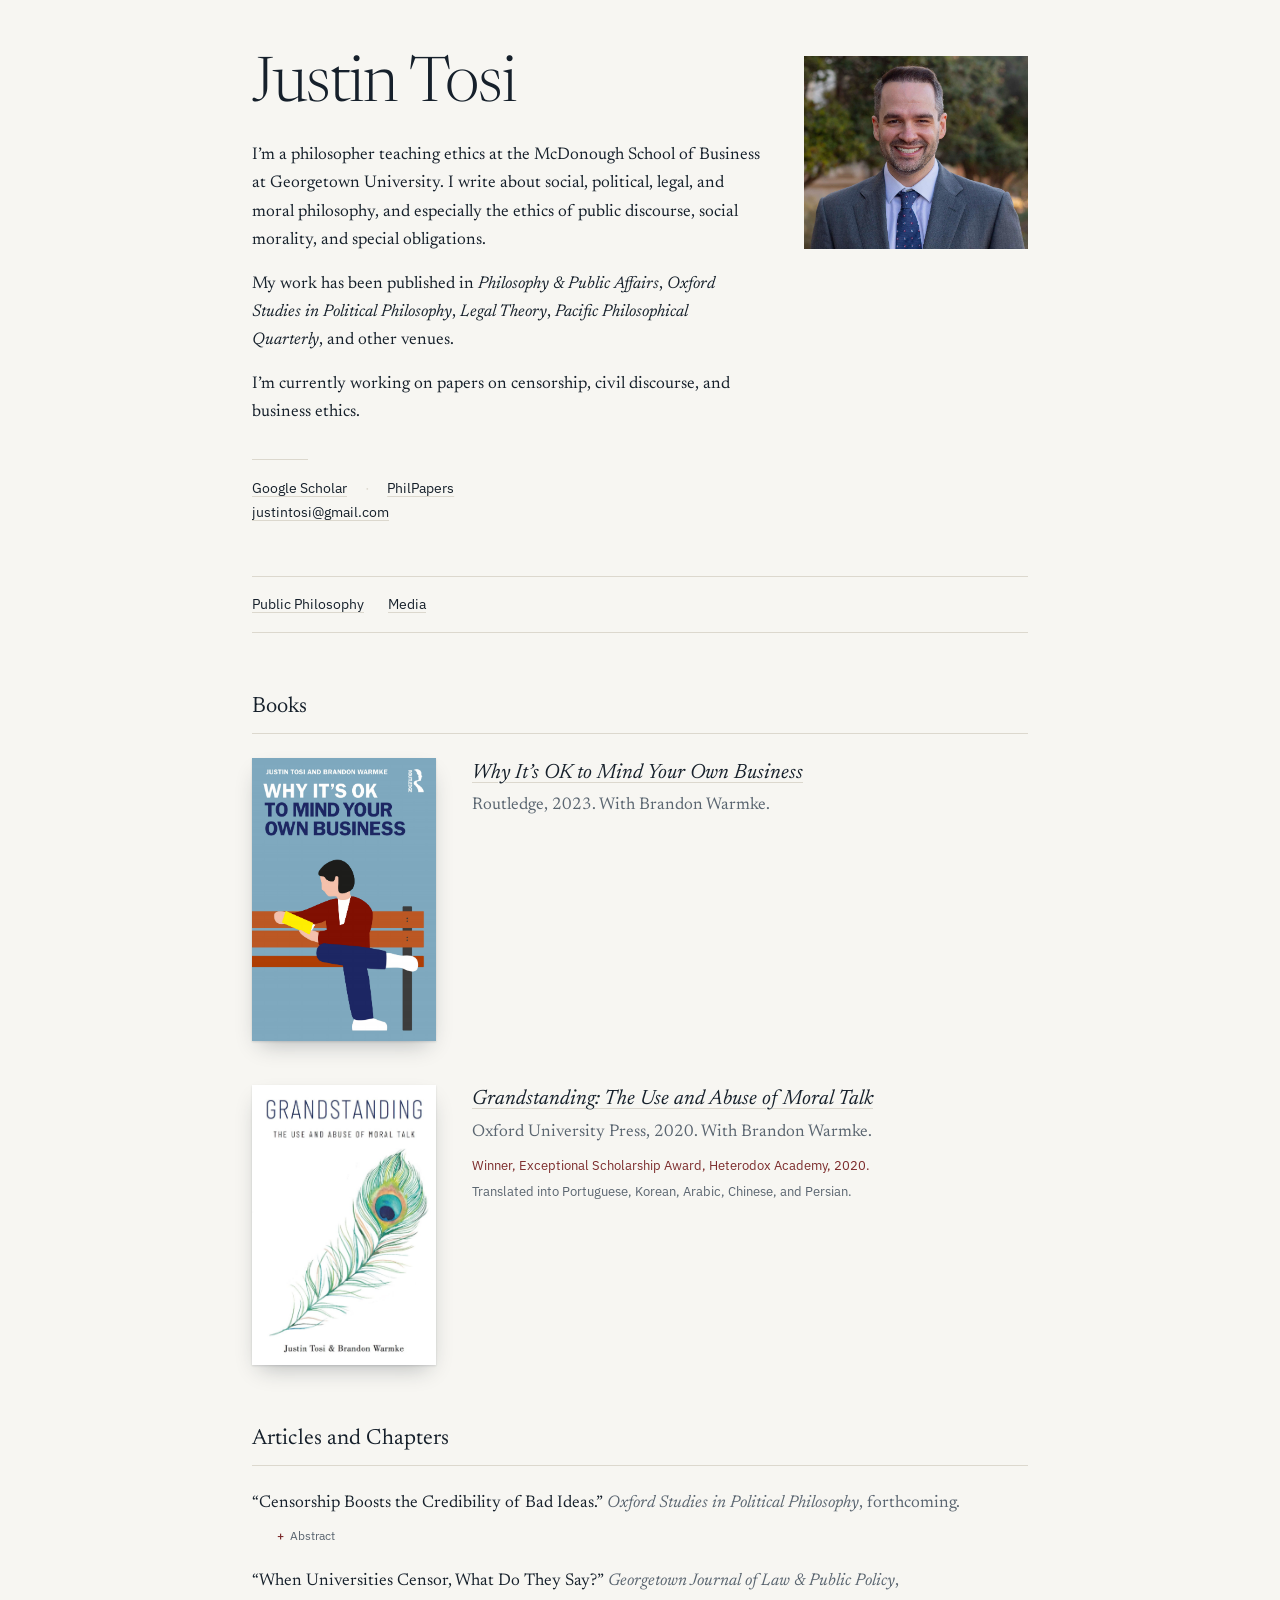
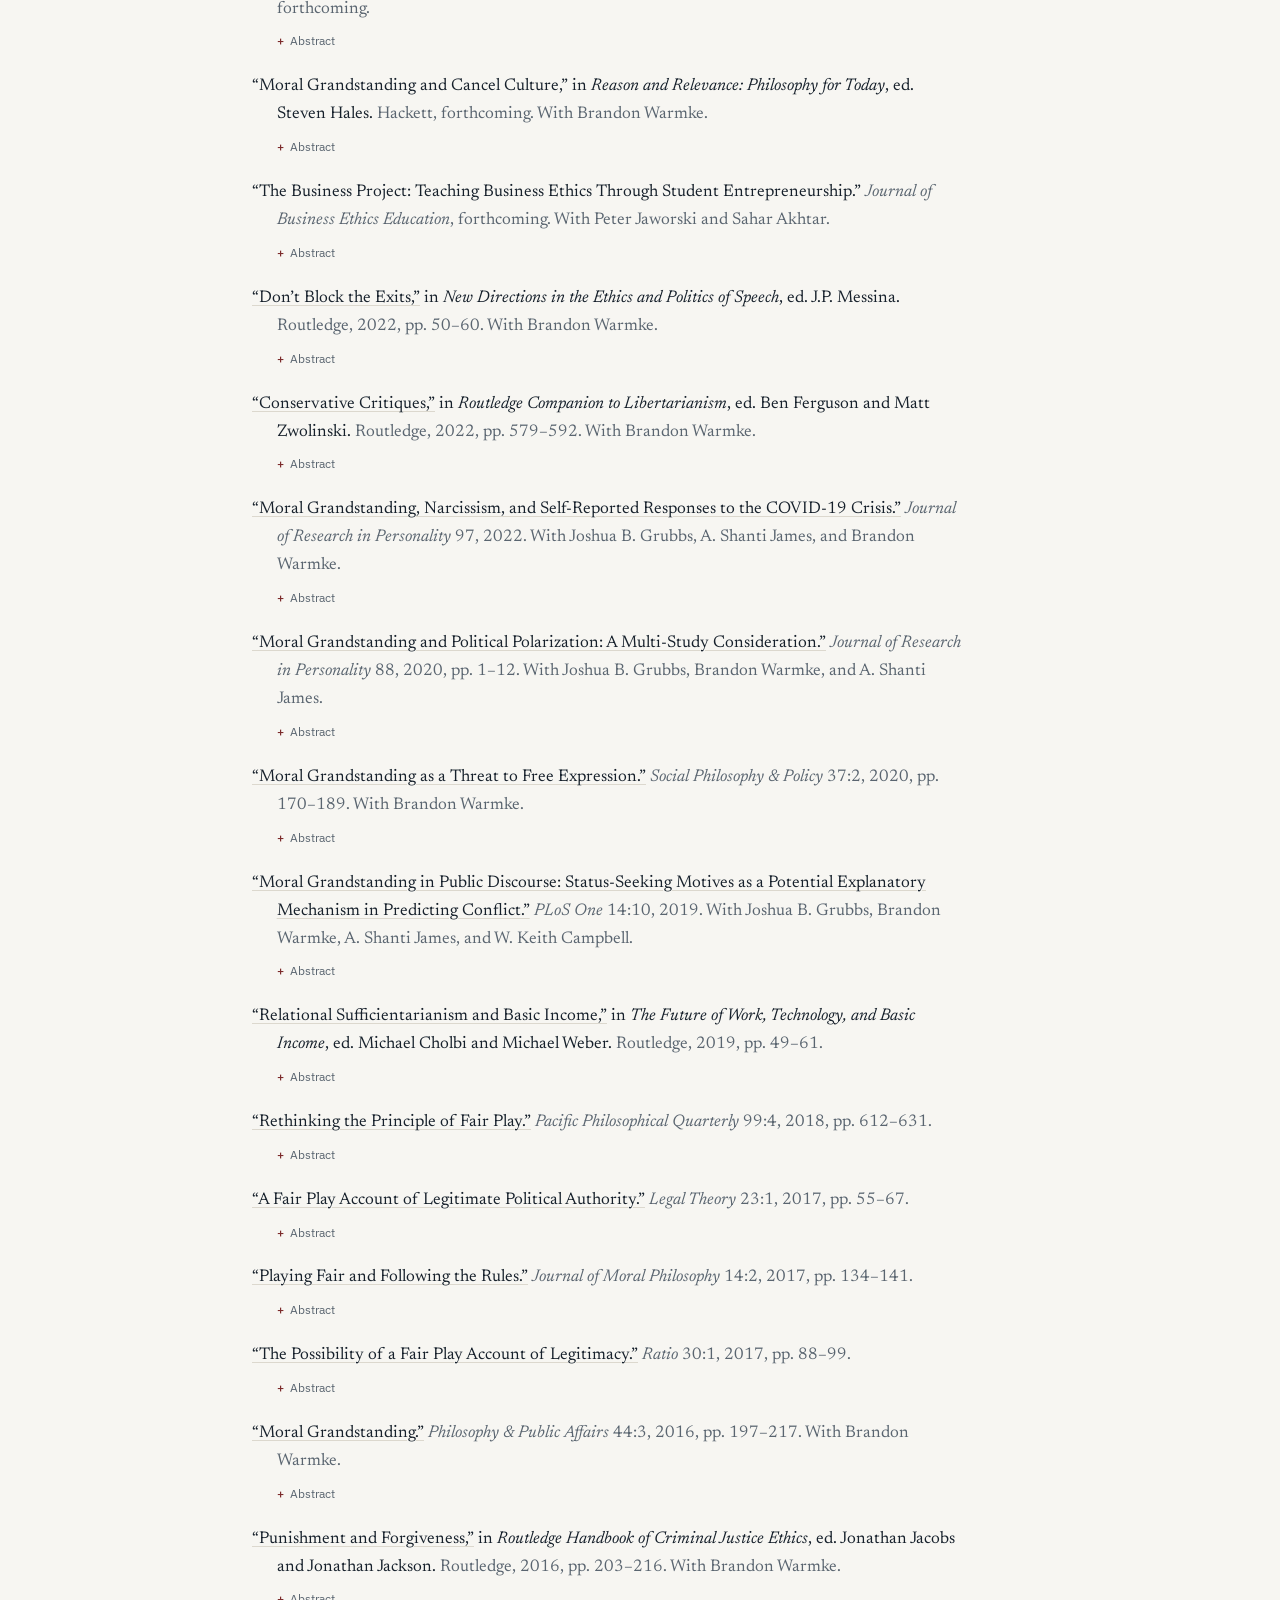
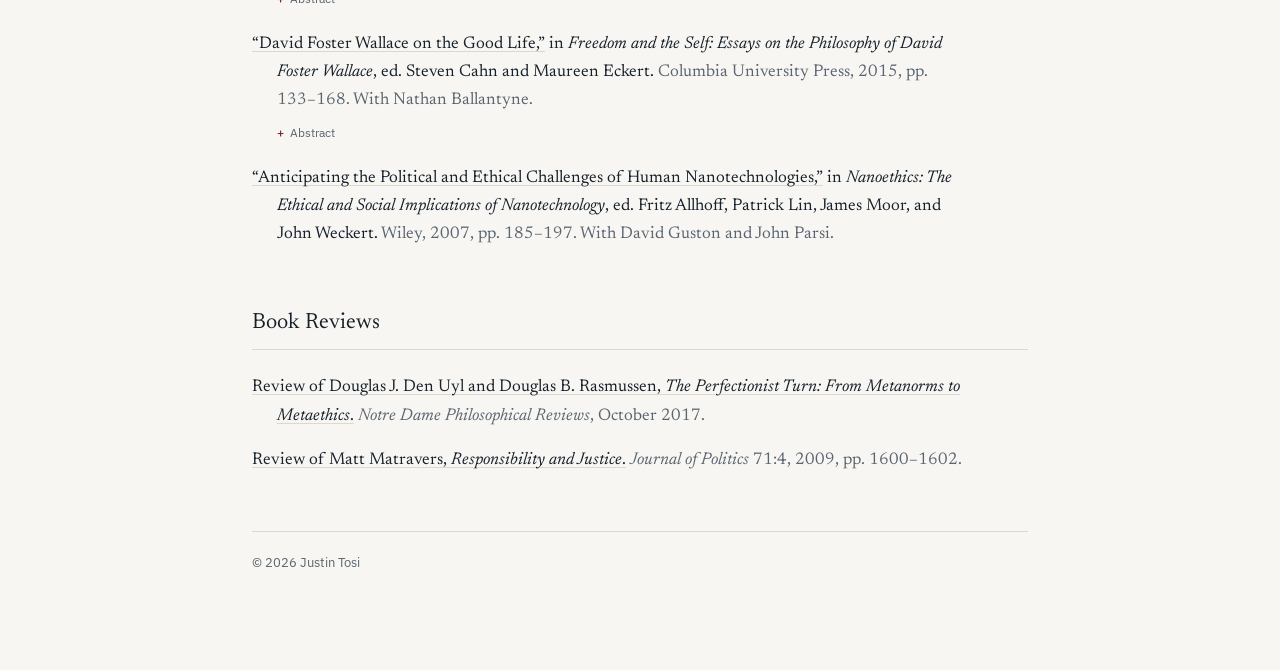
==== commit bbc754c9: "Add files via upload" ====
--- a/index.html
+++ b/index.html
@@ -36,22 +36,23 @@
     <p>I&rsquo;m a philosopher teaching ethics at the McDonough School of Business at Georgetown University. I write about social, political, legal, and moral philosophy, and especially the ethics of public discourse, social morality, and special obligations.</p>
     <p>My work has been published in <i>Philosophy &amp; Public Affairs</i>, <i>Oxford Studies in Political Philosophy</i>, <i>Legal Theory</i>, <i>Pacific Philosophical Quarterly</i>, and other venues.</p>
     <p>I&rsquo;m currently working on papers on censorship, civil discourse, and business ethics.</p>
+
+    <!-- The email address is assembled by the script at the bottom of this
+         file so that it never appears in the page source. Edit it there. -->
+    <div class="contact">
+      <div class="profile-links">
+        <a href="https://scholar.google.com/citations?user=r2qB6a4AAAAJ&amp;hl=en">Google Scholar</a>
+        <a href="https://philpeople.org/profiles/justin-tosi">PhilPapers</a>
+      </div>
+      <p class="contact-email"><a id="email" href="#">justintosi at gmail dot com</a></p>
+    </div>
   </div>
   <img class="portrait" src="images/headshot.jpg" alt="Justin Tosi">
 </header>
 
-<!-- =====================================================================
-     CONTACT STRIP
-     The email address is assembled by the script at the bottom of this
-     file so that it never appears in the page source. Edit it there.
-     ===================================================================== -->
-
 <nav class="strip">
   <a href="public-philosophy.html">Public Philosophy</a>
   <a href="media.html">Media</a>
-  <a href="https://scholar.google.com/citations?user=r2qB6a4AAAAJ&amp;hl=en">Google Scholar</a>
-  <a href="https://philpeople.org/profiles/justin-tosi">PhilPapers</a>
-  <a id="email" href="#">justintosi at gmail dot com</a>
 </nav>
 
 <!-- =====================================================================
@@ -249,7 +250,7 @@
 </section>
 
 <footer>
-  <p>&copy; <span id="year">2026</span> Justin Tosi</p>
+  <p class="colophon">&copy; <span id="year">2026</span> Justin Tosi</p>
 </footer>
 
 </div>
--- a/style.css
+++ b/style.css
@@ -59,6 +59,44 @@
   filter:saturate(.92);
 }
 
+.contact{margin-top:2rem;max-width:34em}
+.contact::before{
+  content:"";
+  display:block;
+  width:3.5rem;
+  height:1px;
+  background:var(--rule);
+  margin-bottom:1.1rem;
+}
+
+.profile-links{
+  font-family:var(--sans);
+  font-size:.875rem;
+  display:flex;
+  flex-wrap:wrap;
+  gap:.45rem 1.1rem;
+}
+.profile-links a{text-underline-offset:.2em}
+
+/* Middot between the profile links. Sits in the flex gap, so it disappears
+   automatically if the row ever wraps to one item per line. */
+.profile-links a + a::before{
+  content:"\00B7";
+  color:var(--rule);
+  margin-right:1.1rem;
+  text-decoration:none;
+  display:inline-block;
+}
+
+.contact-email{
+  font-family:var(--sans);
+  font-size:.875rem;
+  margin:.65rem 0 0;
+}
+.contact-email a{text-underline-offset:.2em}
+
+.colophon{margin:0}
+
 /* ---------- contact strip ---------- */
 
 .strip{
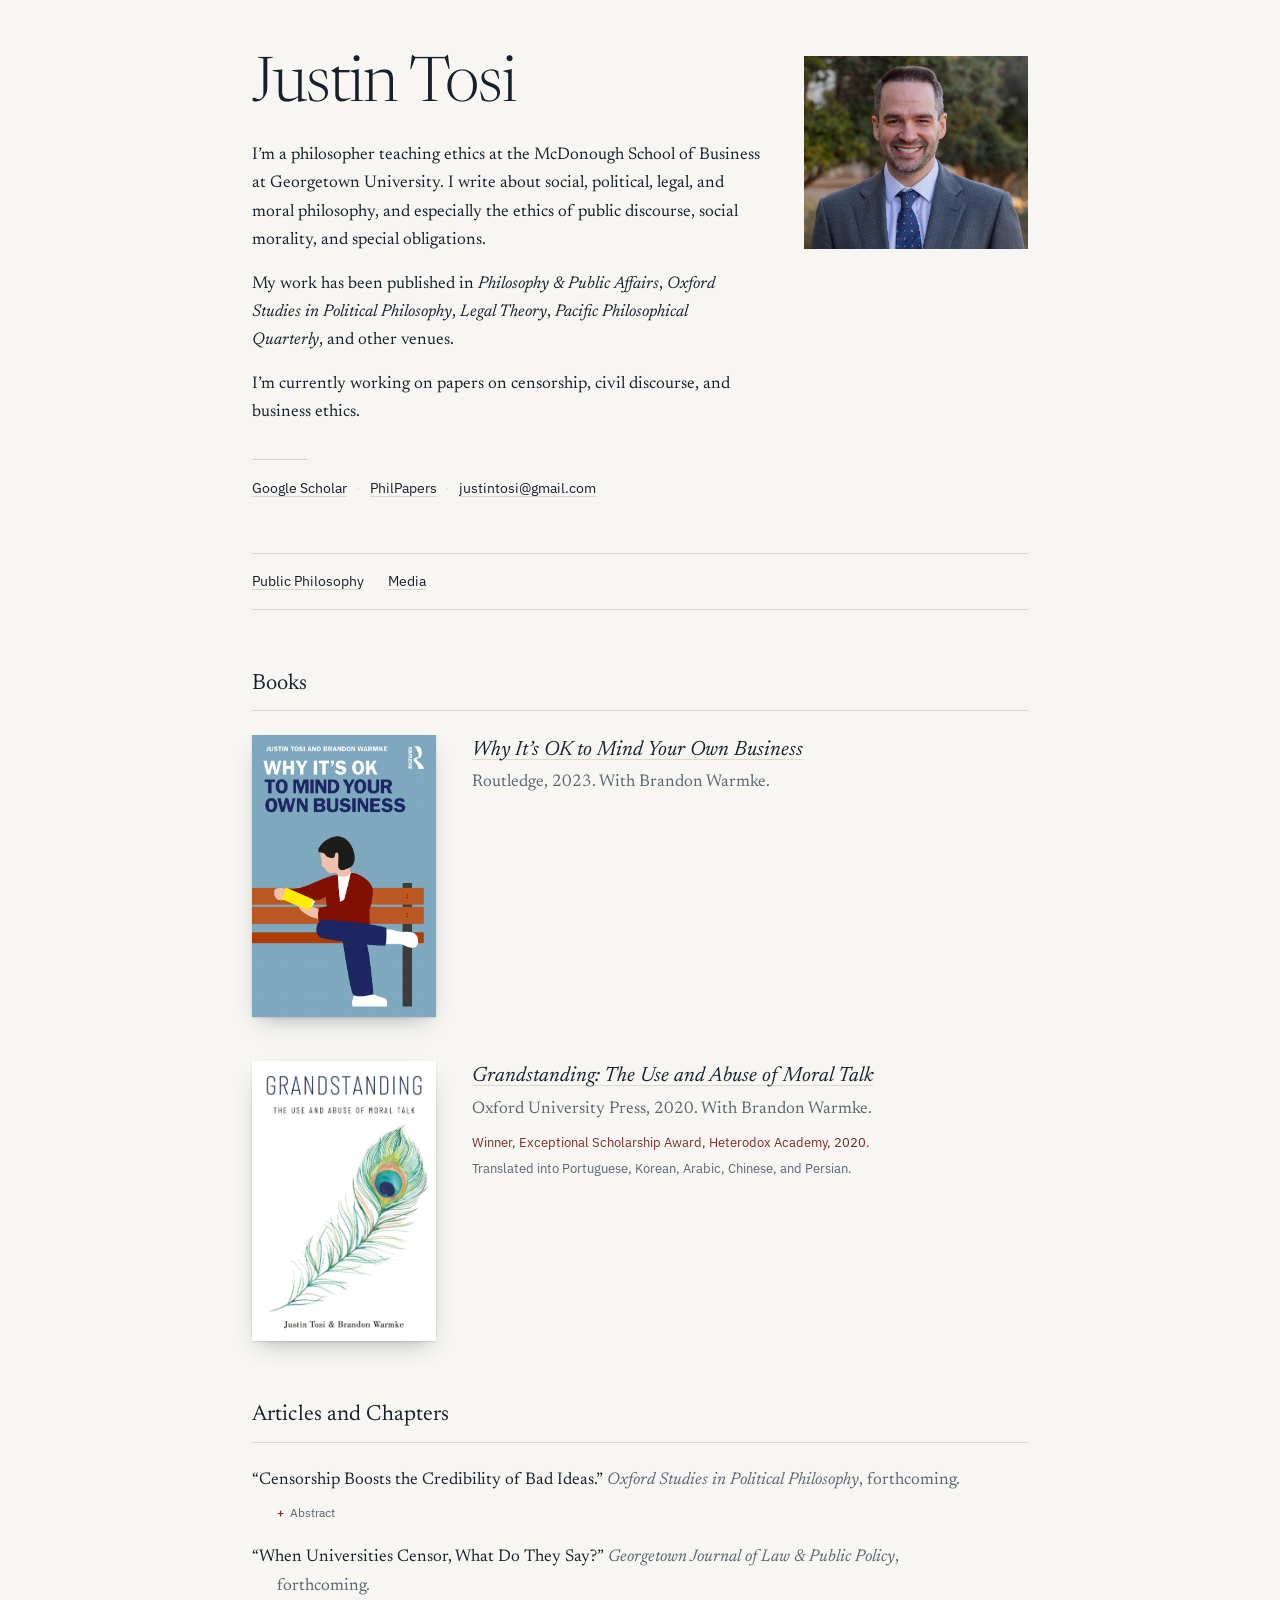
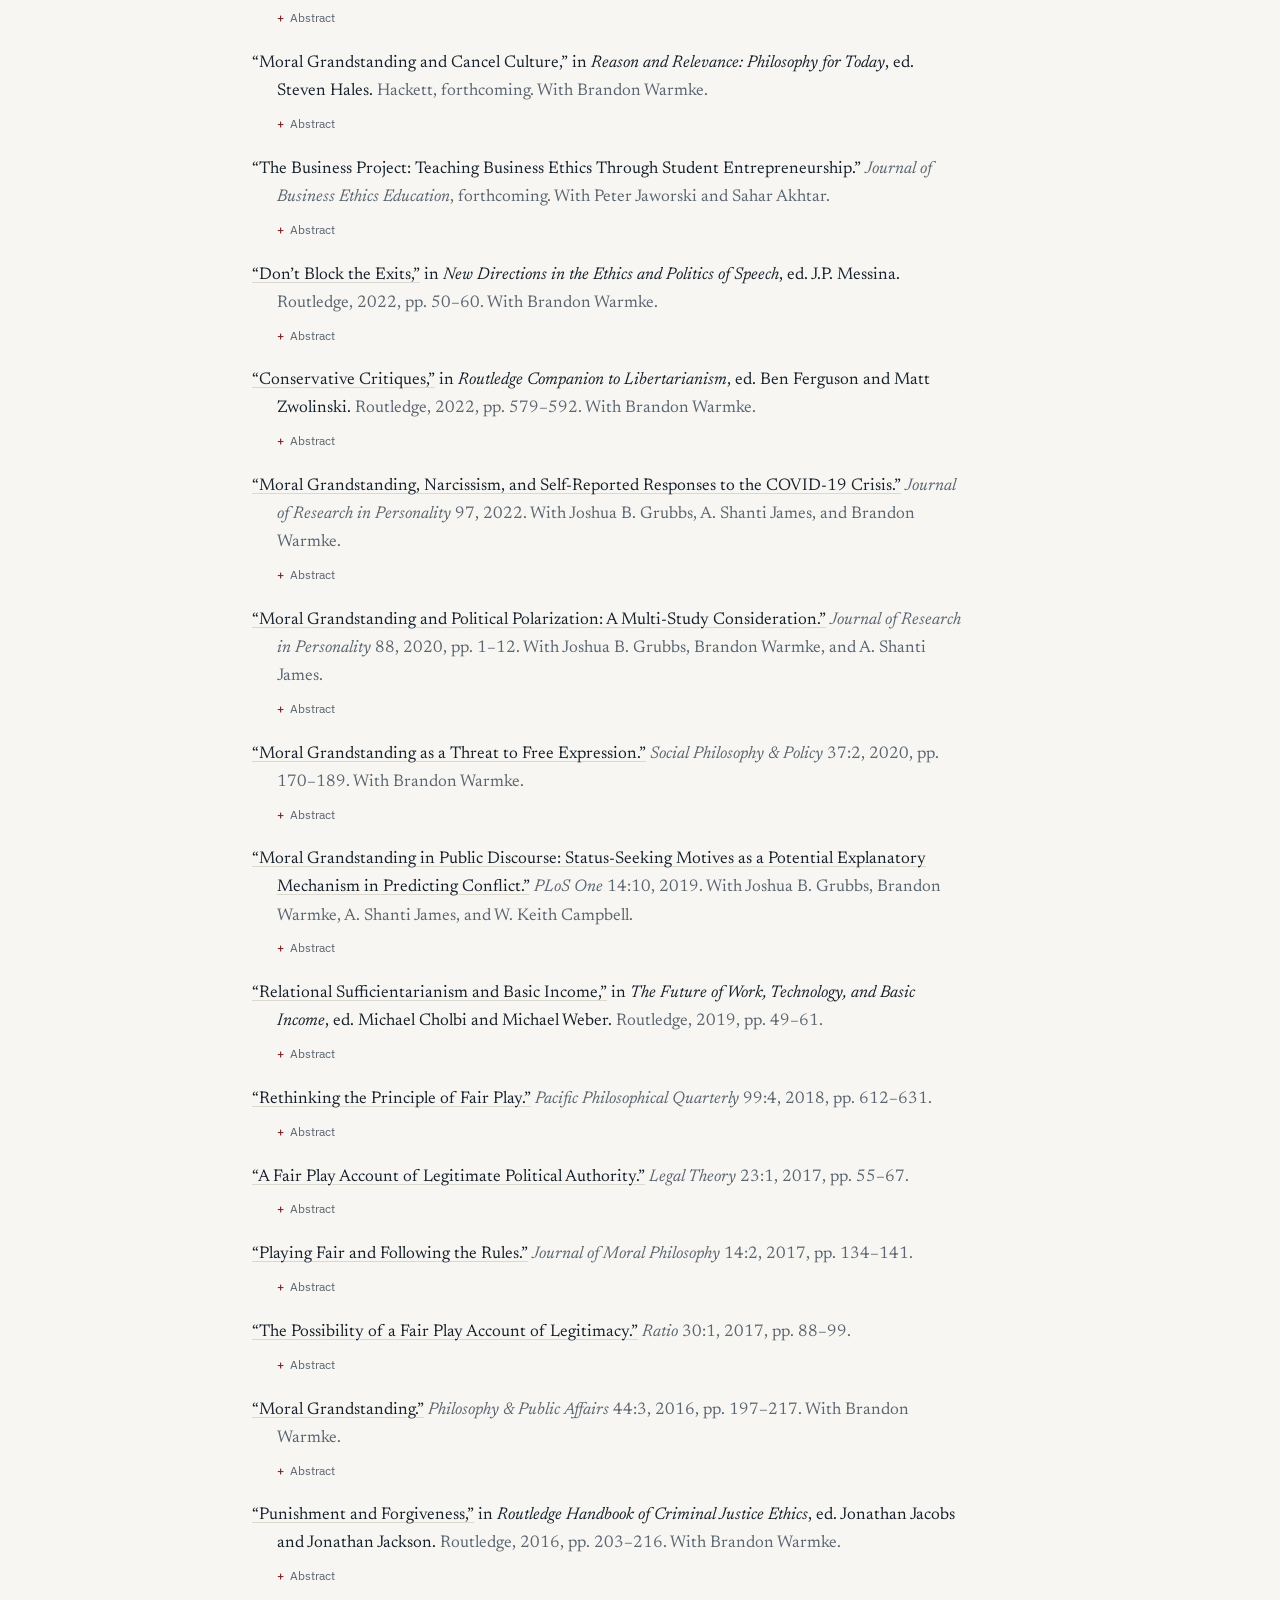
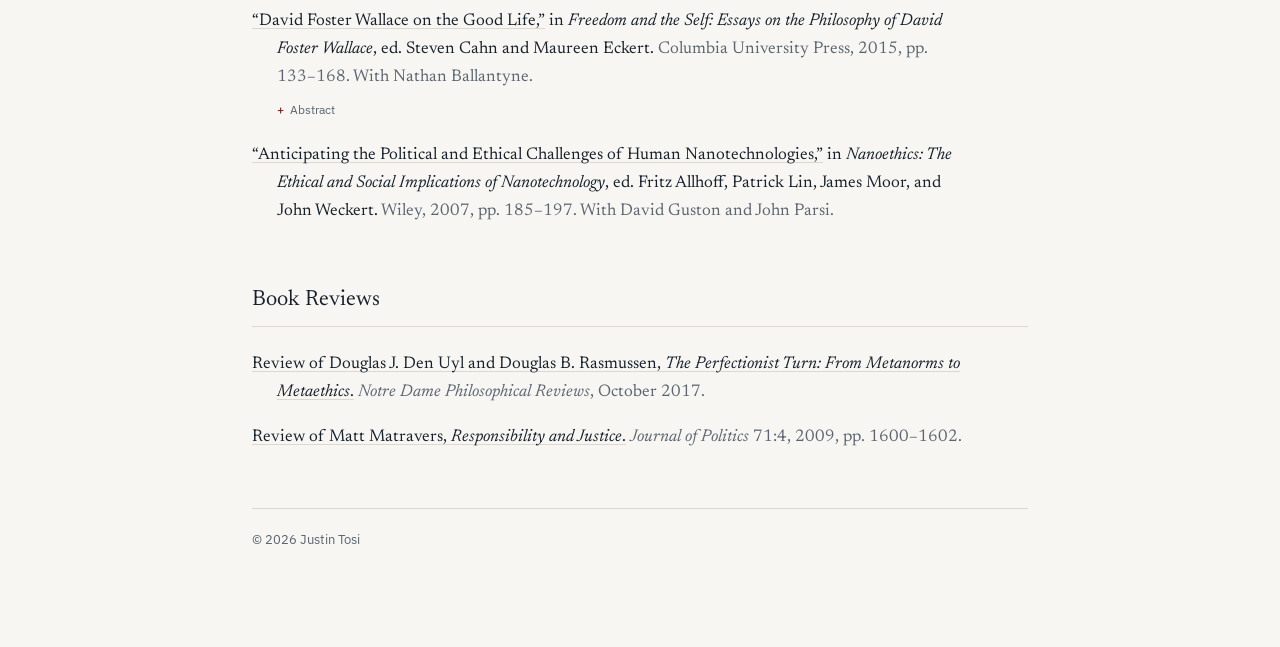
==== commit 8b6b60f3: "Add files via upload" ====
--- a/index.html
+++ b/index.html
@@ -43,8 +43,8 @@
       <div class="profile-links">
         <a href="https://scholar.google.com/citations?user=r2qB6a4AAAAJ&amp;hl=en">Google Scholar</a>
         <a href="https://philpeople.org/profiles/justin-tosi">PhilPapers</a>
+        <a id="email" href="#">justintosi at gmail dot com</a>
       </div>
-      <p class="contact-email"><a id="email" href="#">justintosi at gmail dot com</a></p>
     </div>
   </div>
   <img class="portrait" src="images/headshot.jpg" alt="Justin Tosi">
--- a/style.css
+++ b/style.css
@@ -74,7 +74,7 @@
   font-size:.875rem;
   display:flex;
   flex-wrap:wrap;
-  gap:.45rem 1.1rem;
+  gap:.45rem .55rem;
 }
 .profile-links a{text-underline-offset:.2em}
 
@@ -83,17 +83,11 @@
 .profile-links a + a::before{
   content:"\00B7";
   color:var(--rule);
-  margin-right:1.1rem;
+  margin-right:.55rem;
   text-decoration:none;
   display:inline-block;
 }
 
-.contact-email{
-  font-family:var(--sans);
-  font-size:.875rem;
-  margin:.65rem 0 0;
-}
-.contact-email a{text-underline-offset:.2em}
 
 .colophon{margin:0}
 
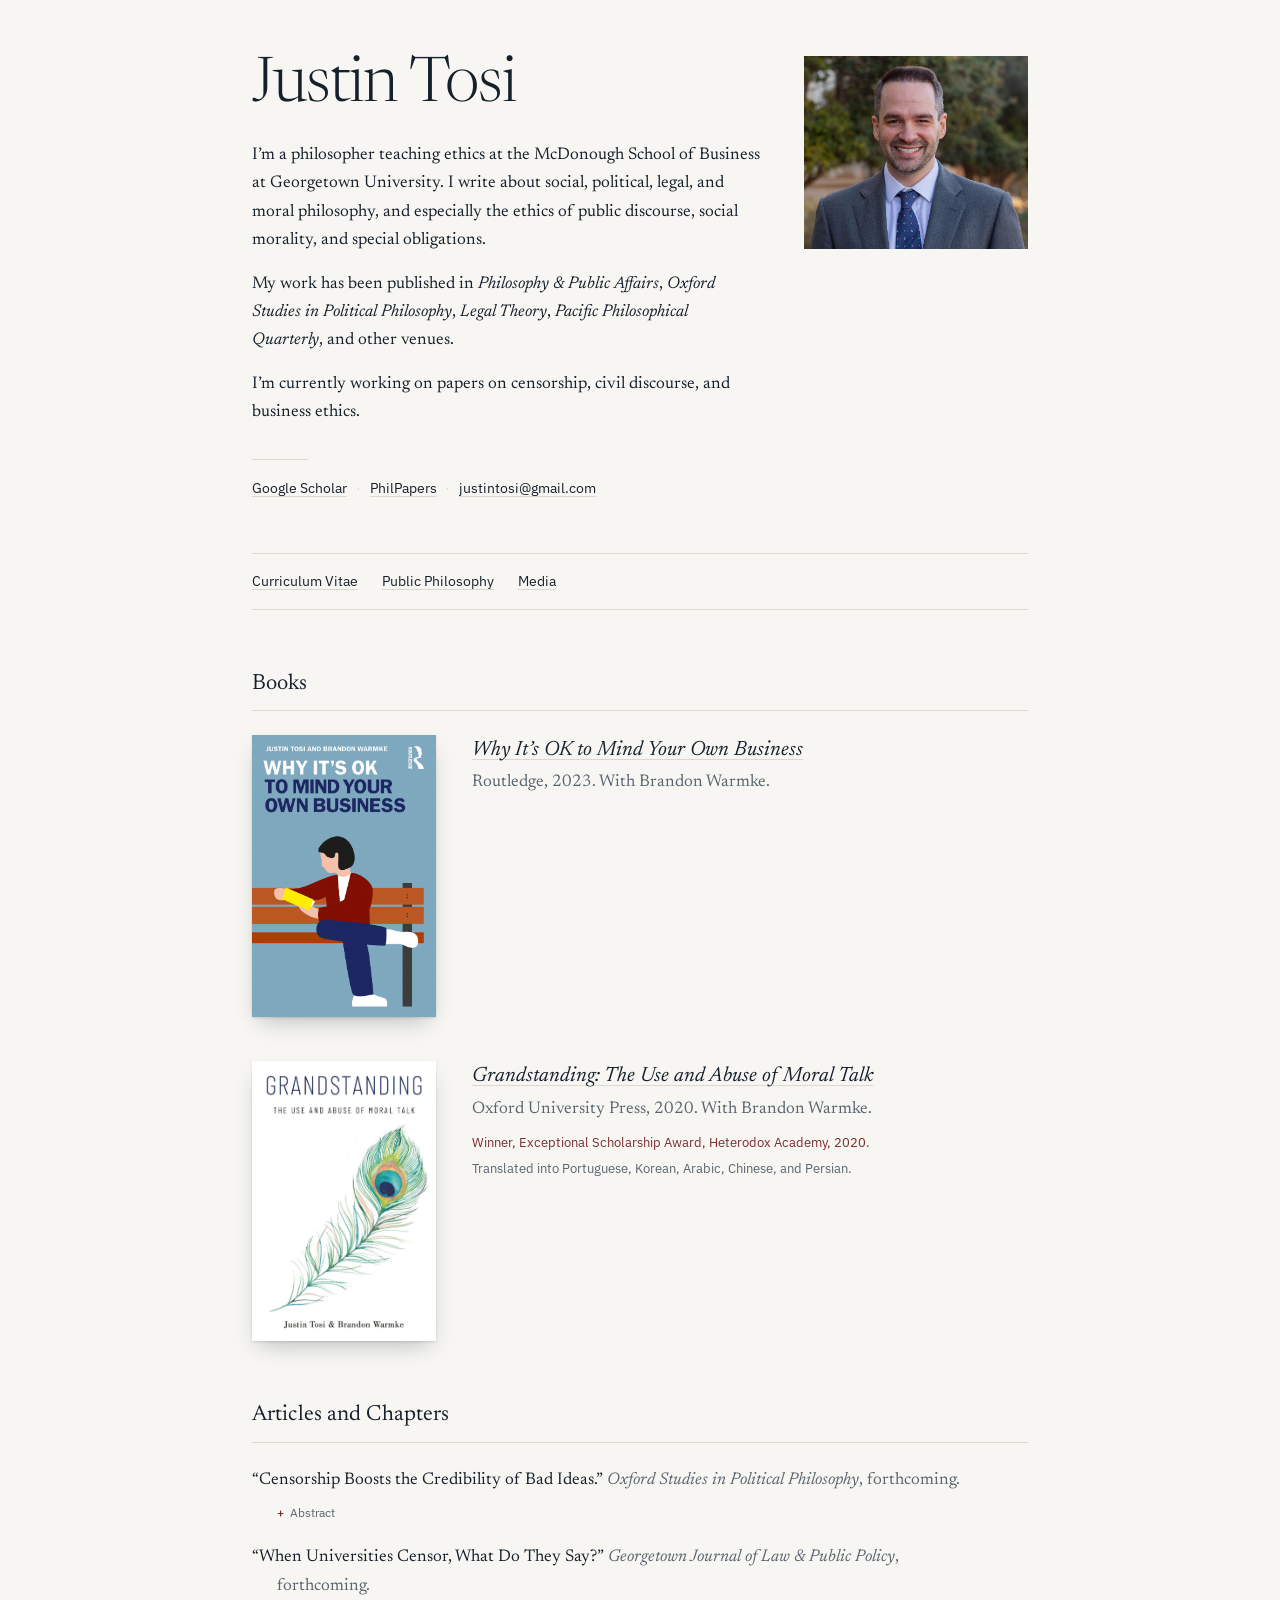
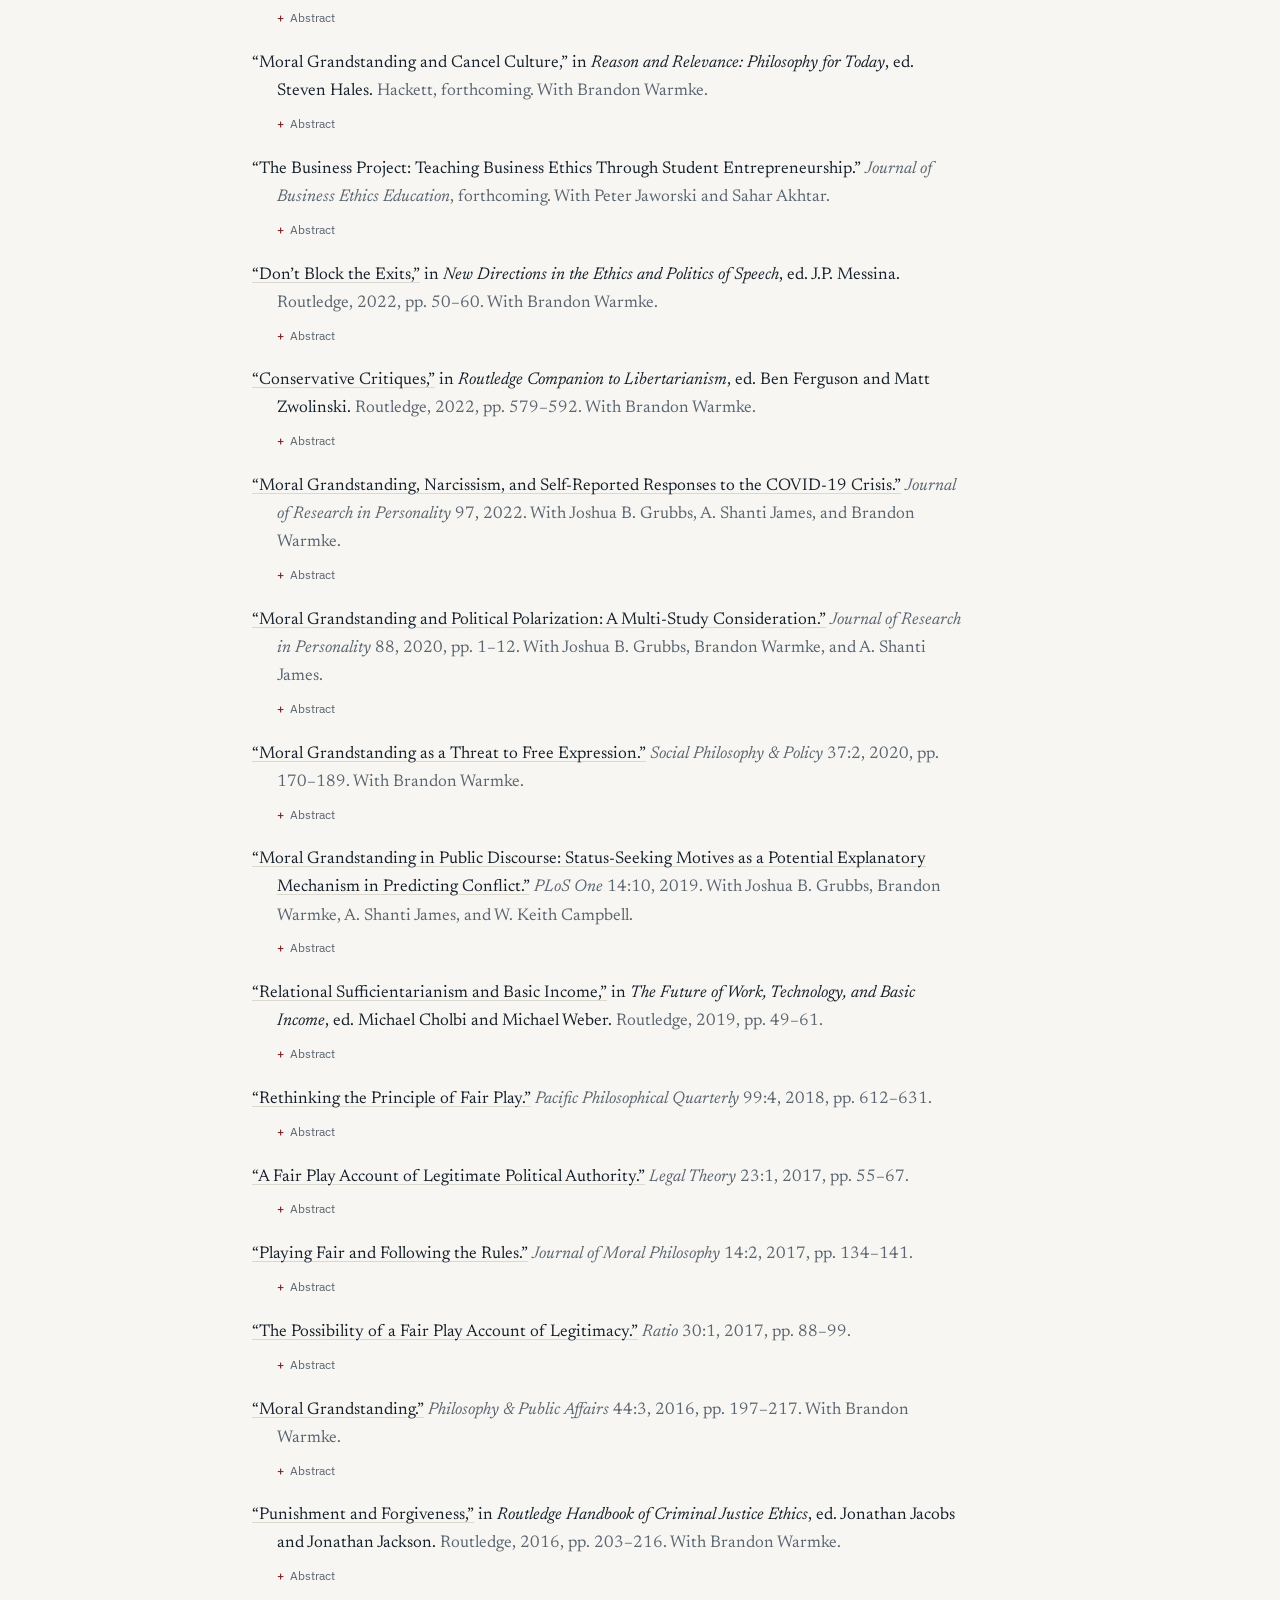
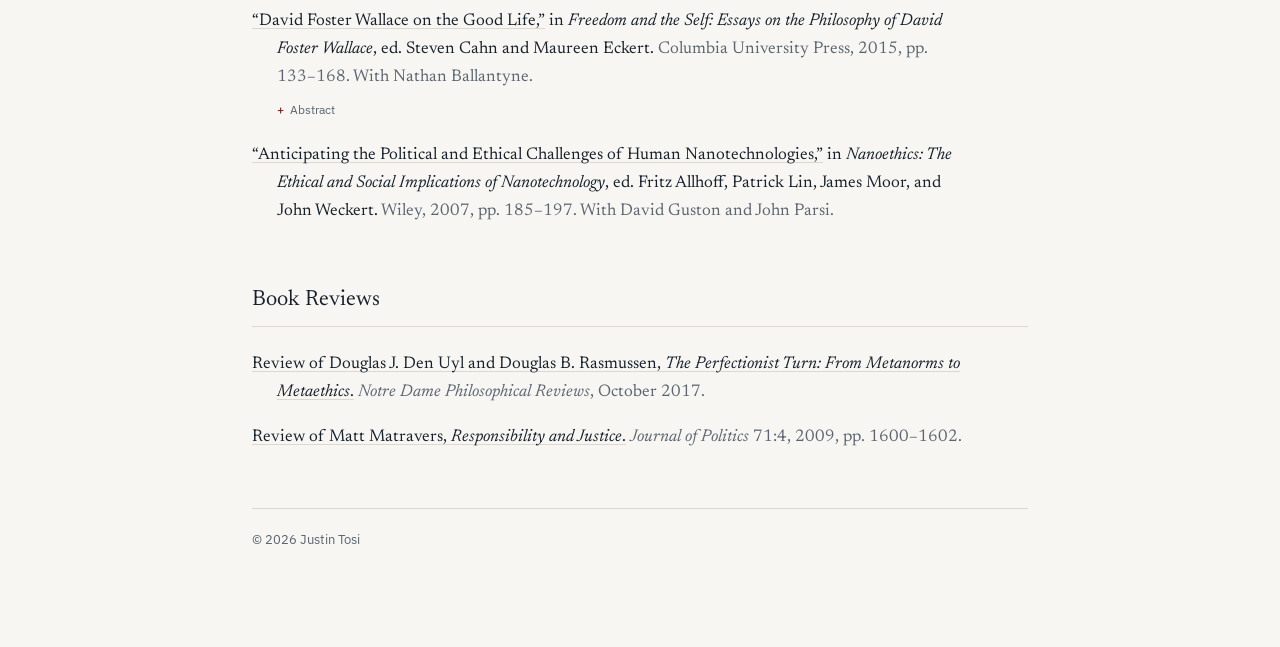
==== commit f8ad923c: "Add files via upload" ====
--- a/index.html
+++ b/index.html
@@ -51,6 +51,7 @@
 </header>
 
 <nav class="strip">
+  <a href="cv.html">Curriculum Vitae</a>
   <a href="public-philosophy.html">Public Philosophy</a>
   <a href="media.html">Media</a>
 </nav>
--- a/style.css
+++ b/style.css
@@ -265,3 +265,26 @@
   margin:.3rem 0 0;
   text-indent:0;
 }
+
+/* ---------- embedded PDF ---------- */
+
+.pdfnote{
+  font-family:var(--sans);
+  font-size:.875rem;
+  color:var(--ink-soft);
+  margin:0 0 1.25rem;
+}
+.pdfnote a{text-underline-offset:.2em}
+
+.pdfframe{
+  display:block;
+  width:100%;
+  height:calc(100vh - 20rem);
+  min-height:34rem;
+  border:1px solid var(--rule);
+  background:#fff;
+}
+
+@media (max-width:640px){
+  .pdfframe{height:70vh;min-height:24rem}
+}
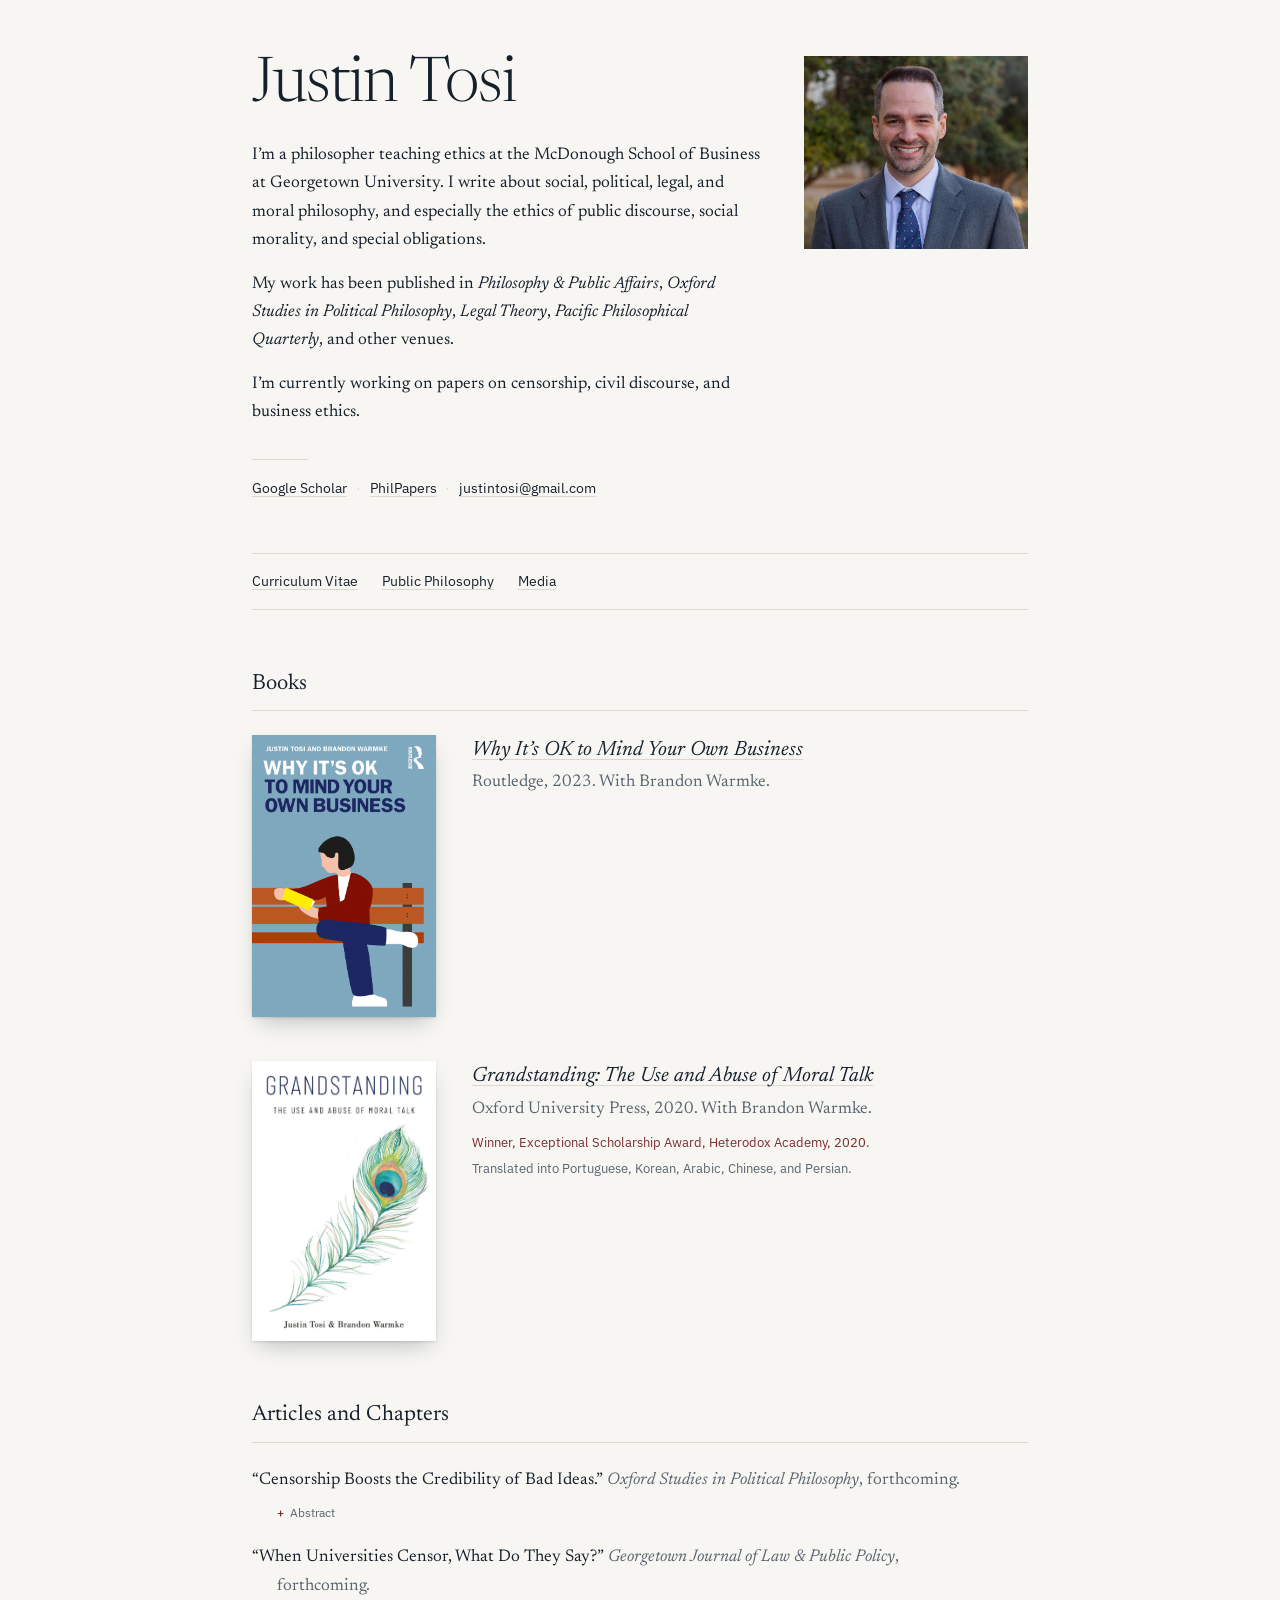
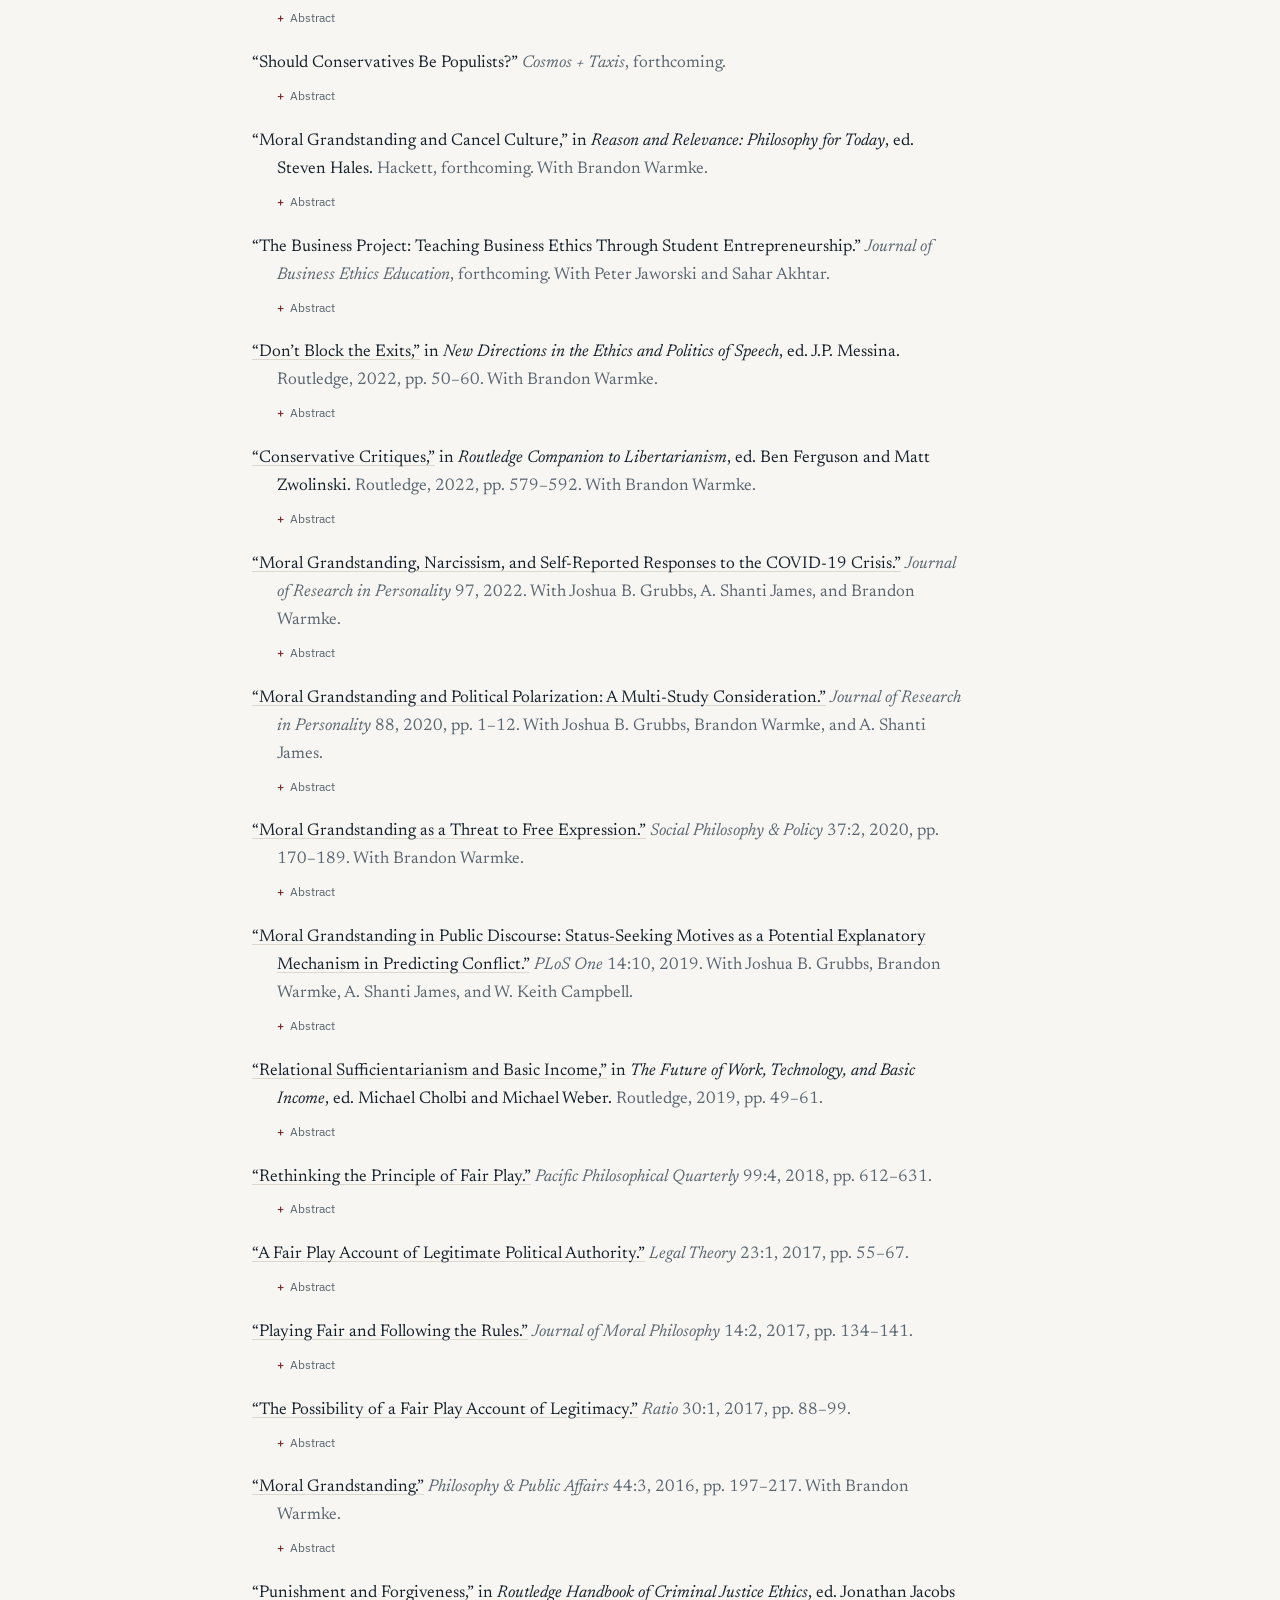
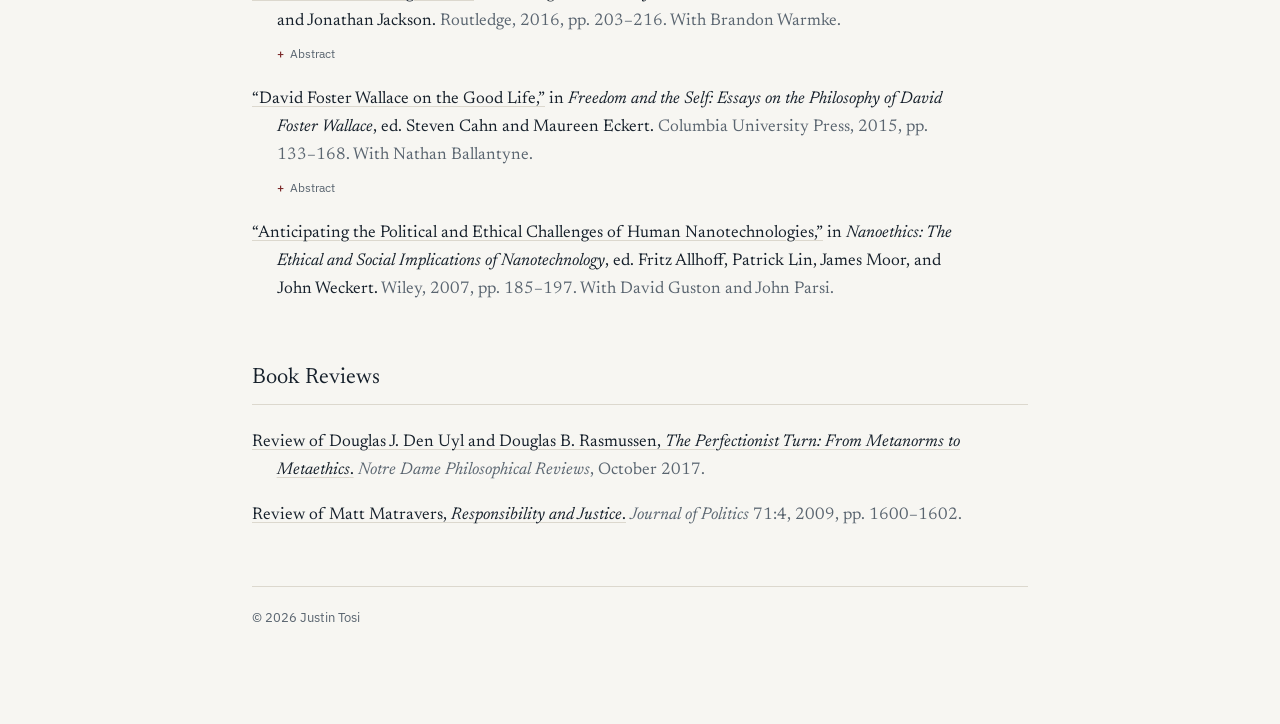
==== commit 6506b6be: "Add files via upload" ====
--- a/index.html
+++ b/index.html
@@ -115,6 +115,13 @@
       <details>
         <summary>Abstract</summary>
         <p class="abstract">Universities that practice censorship might offer various justifications for doing so. This essay considers three possible justifications and argues that each is undermined by what I call the Endorsement Effect. First, universities might argue that censorship is justified because it protects their community from bad ideas. Second, they might claim that censoring certain expressions is justified because doing so expresses the university community&rsquo;s commitment to its values. Finally, they might argue that censorship is justified as a way of expanding the university&rsquo;s authority over the marketplace of ideas. The Endorsement Effect causes problems for each of these justifications. The idea is that censorship operates as a filtering process: when universities censor some ideas while permitting others, they implicitly signal approval of what is allowed to appear. Those who trust the university&rsquo;s judgment will therefore regard permitted ideas as better in terms of the properties filtered for. Since no censorship regime will catch every objectionable idea, some bad ideas will inevitably escape the filter and receive this boost. All three justifications fail because of what the act of censoring in some cases reveals about the censors&rsquo; judgment in other cases.</p>
+      </details>
+    </li>
+
+    <li>&ldquo;Should Conservatives Be Populists?&rdquo; <span class="meta"><i>Cosmos + Taxis</i>, forthcoming.</span>
+      <details>
+        <summary>Abstract</summary>
+        <p class="abstract">Conservatives disagree about how best to respond to the recent growth in right-wing populist movements across the West. Tristan Rogers argues that conservatives should reject populism as an ideology, but make prudent use of populist means to advance conservative ends. I argue that this proposal is ambiguous between three distinct strategies. Electoral populism, which emphasizes in political messaging the issues on which conservatives and populists agree, is reasonable but unremarkable, since it amounts to ordinary electoral politics. Rhetorical populism has a defensible strand&mdash;speaking plainly and running as an outsider&mdash;but nothing about that strand is distinctively populist. Its distinctive strand, framing politics as a conflict between a virtuous people and a corrupt elite, does little to win votes and tends to instruct a party&rsquo;s base in populist ideology, so it cannot reliably remain a mere means. Fusionist populism, which incorporates populism&rsquo;s core commitments into conservatism, should be rejected outright. Populism is a conflict ideology that treats elites as enemies of the people. Conservatism depends on elites both to sustain procedural values and to supply the practical knowledge needed to maintain and reform the social order. Conservatives can learn from populist critiques, especially of fusionist conservatism, without becoming populists themselves.</p>
       </details>
     </li>
 
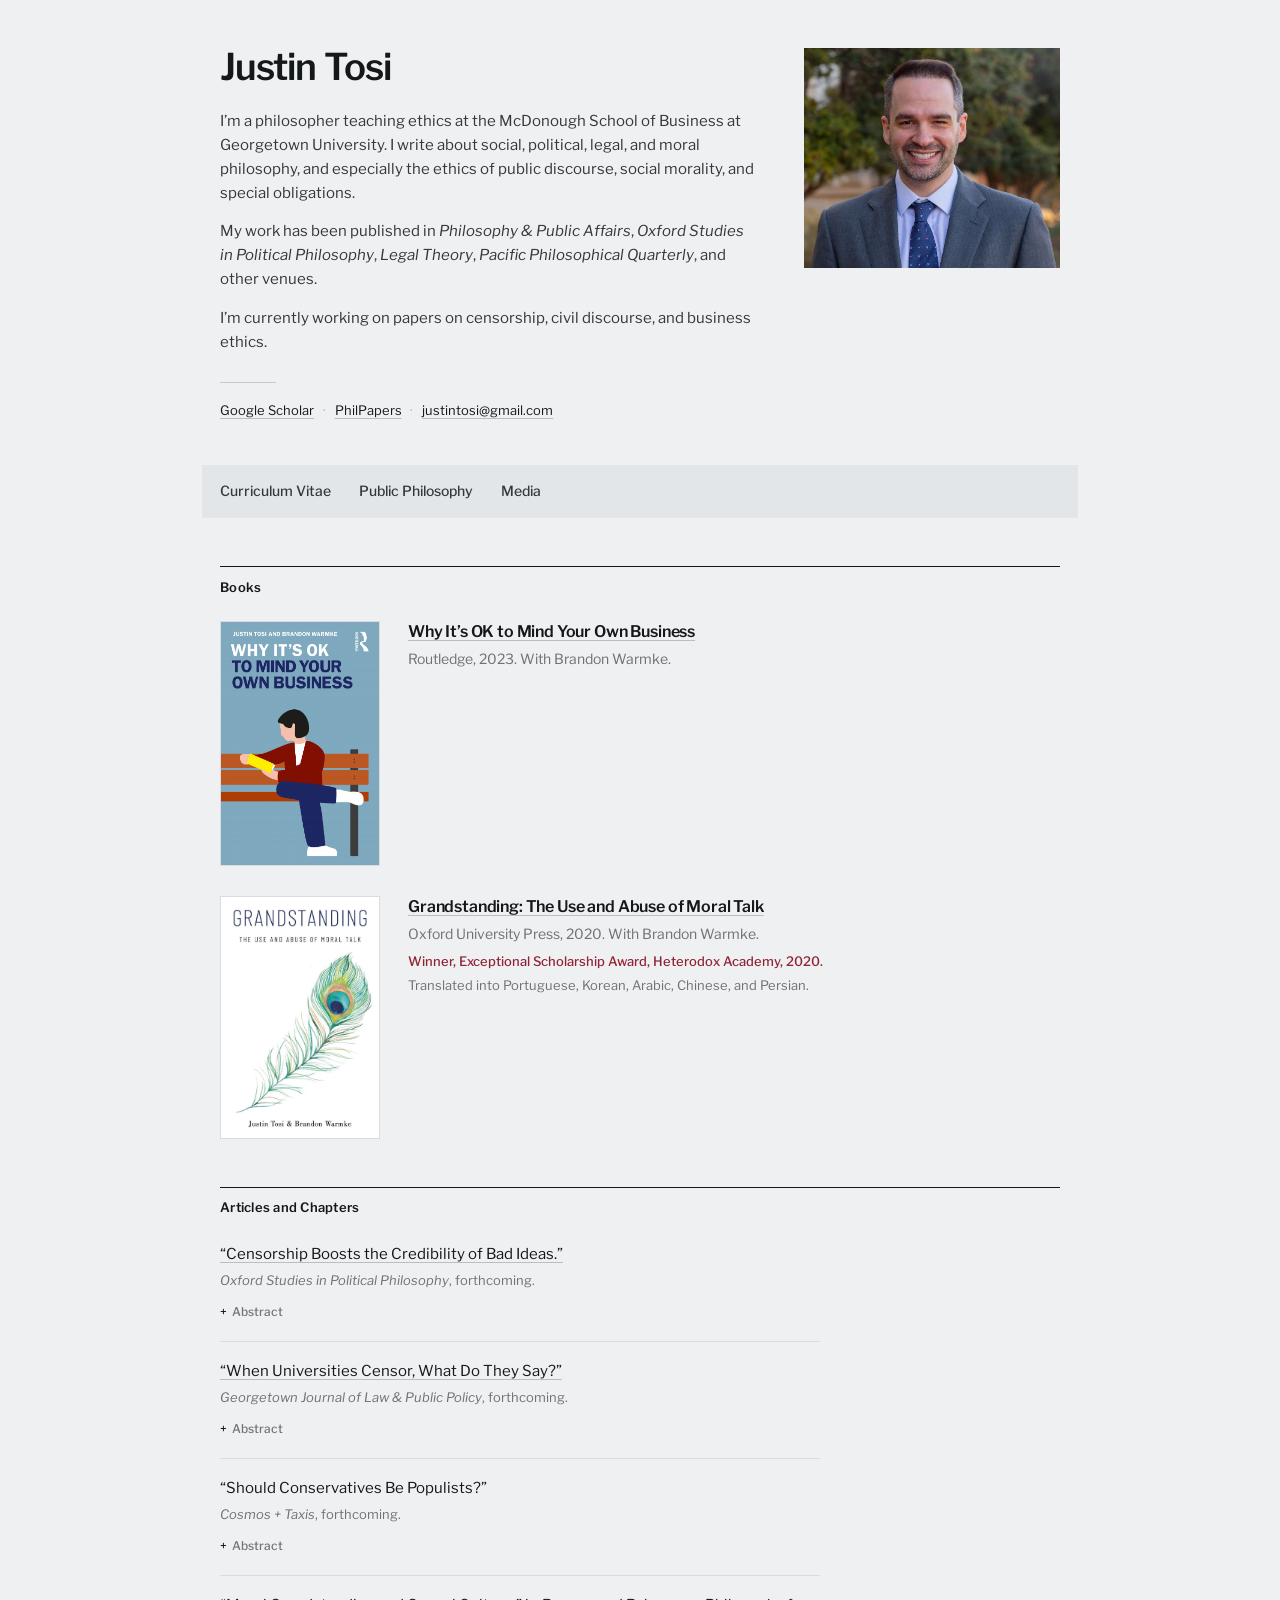
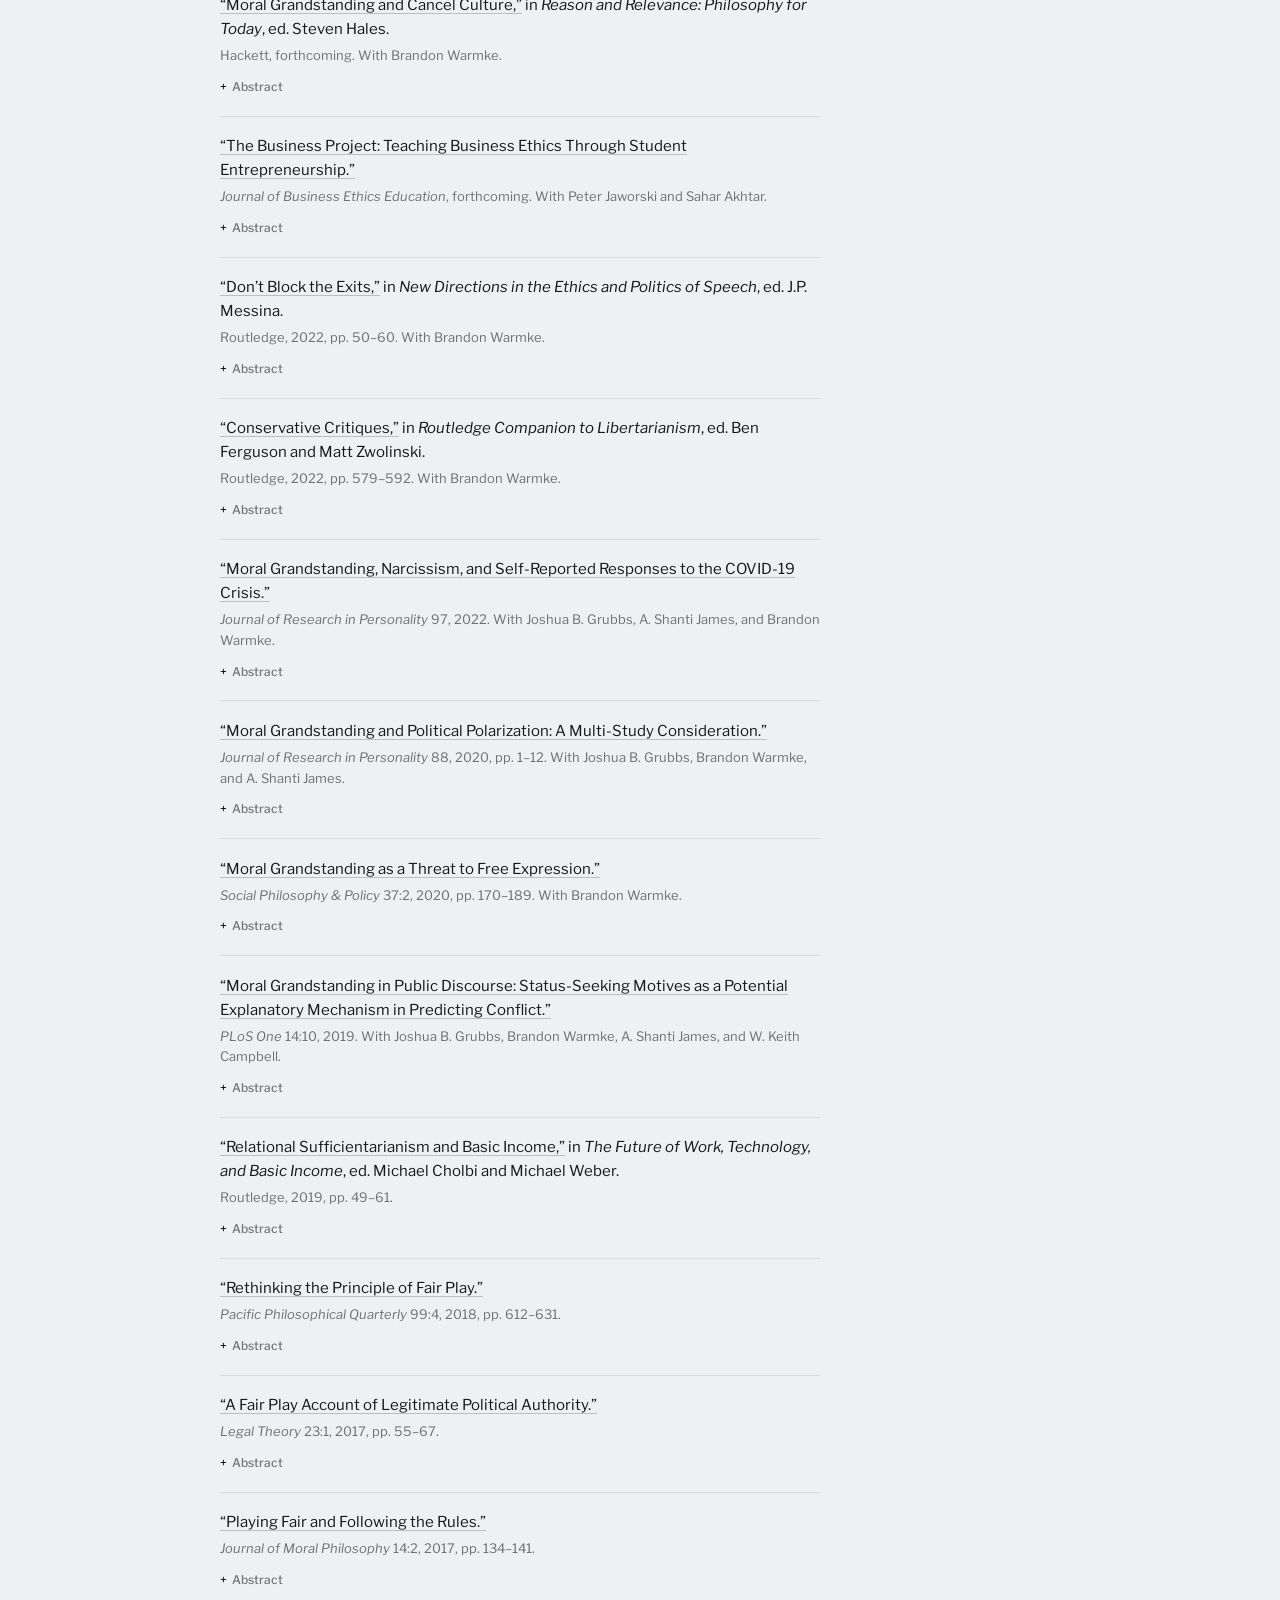
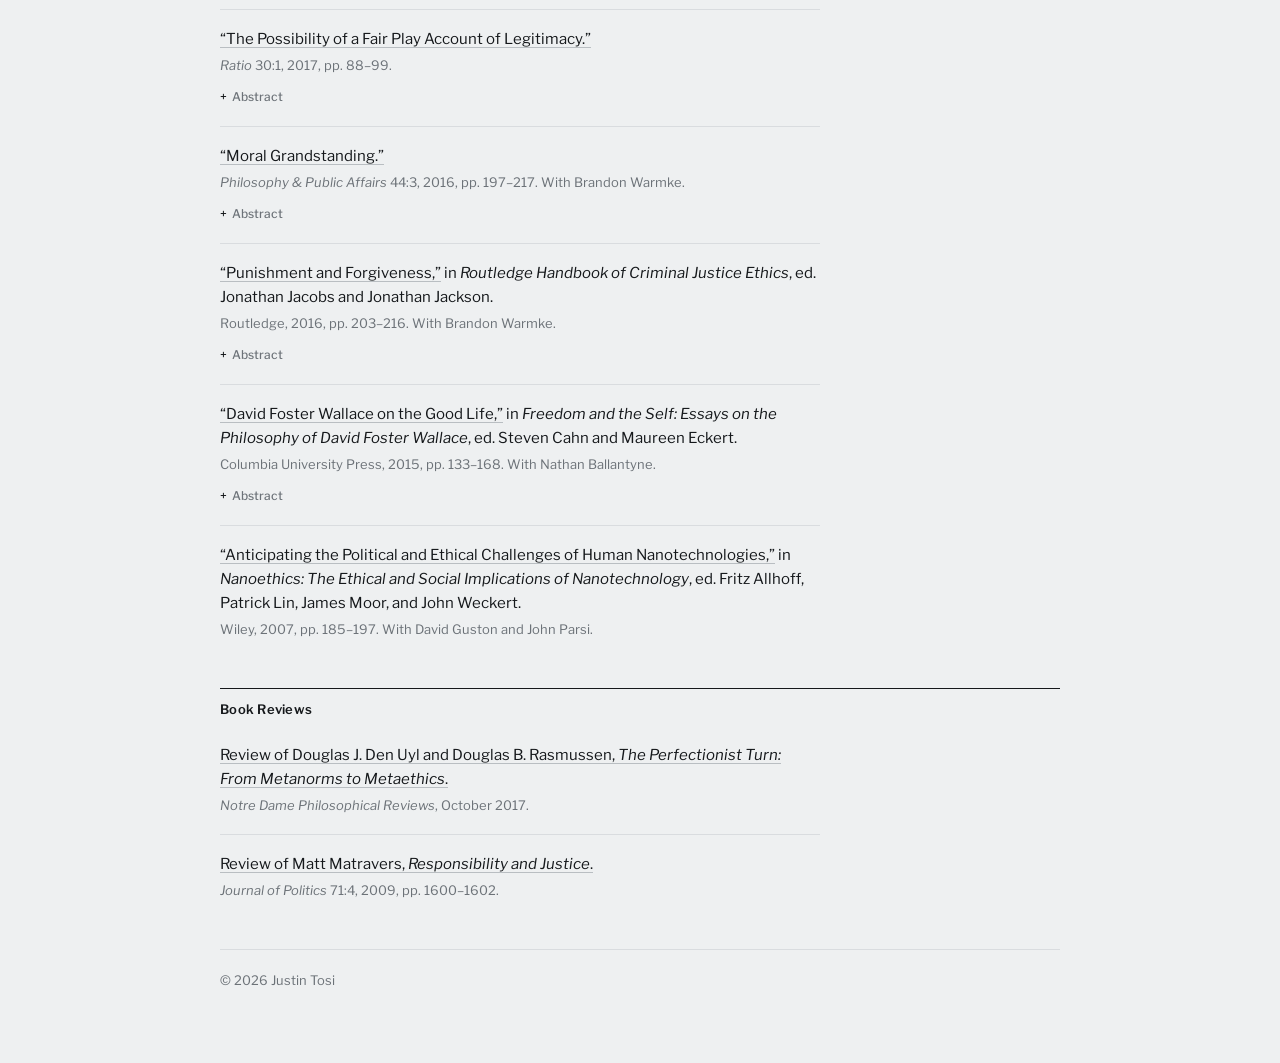
==== commit 8f54e4e5: "Add files via upload" ====
--- a/index.html
+++ b/index.html
@@ -104,14 +104,14 @@
   <h2>Articles and Chapters</h2>
   <ul class="pubs">
 
-    <li>&ldquo;Censorship Boosts the Credibility of Bad Ideas.&rdquo; <span class="meta"><i>Oxford Studies in Political Philosophy</i>, forthcoming.</span>
+    <li><a href="https://philpapers.org/rec/TOSCBT">&ldquo;Censorship Boosts the Credibility of Bad Ideas.&rdquo;</a> <span class="meta"><i>Oxford Studies in Political Philosophy</i>, forthcoming.</span>
       <details>
         <summary>Abstract</summary>
         <p class="abstract">Defenders of censorship sometimes claim that it is justified as a means of protecting audiences from the influence of bad ideas. This essay argues that censorship is likely to frustrate this aim, even under favorable conditions. The central problem arises from what I call the Endorsement Effect: when a censoring authority permits an idea to be expressed, its inaction functions as an implicit signal that the idea is credible. Where trust in the censor is warranted, this is a rational inference rather than a mere behavioral tendency: the censor screens for bad content, so what it permits is more likely to be good. The trouble is that bad ideas that escape censorship will receive a credibility boost in the eyes of those who trust the censor. Moreover, the more effective the censor is at filtering out genuinely bad content, the stronger this unintended credibility boost becomes. If the aim of censorship is to halt the spread of bad ideas, then this mechanism threatens to undermine that aim. I consider the implications of this challenge for two types of censors. Purist censors seek to avoid any role in promoting bad ideas, but the Endorsement Effect renders this goal impossible in practice. Pragmatist censors aim simply to reduce the overall promotion of bad ideas, but must nevertheless show that censorship is beneficial on net once we consider its unintended consequences. I argue that both types of censor face serious difficulties, and that the Endorsement Effect represents an unnoticed cost that defenders of censorship must address.</p>
       </details>
     </li>
 
-    <li>&ldquo;When Universities Censor, What Do They Say?&rdquo; <span class="meta"><i>Georgetown Journal of Law &amp; Public Policy</i>, forthcoming.</span>
+    <li><a href="https://philpapers.org/rec/TOSWUC">&ldquo;When Universities Censor, What Do They Say?&rdquo;</a> <span class="meta"><i>Georgetown Journal of Law &amp; Public Policy</i>, forthcoming.</span>
       <details>
         <summary>Abstract</summary>
         <p class="abstract">Universities that practice censorship might offer various justifications for doing so. This essay considers three possible justifications and argues that each is undermined by what I call the Endorsement Effect. First, universities might argue that censorship is justified because it protects their community from bad ideas. Second, they might claim that censoring certain expressions is justified because doing so expresses the university community&rsquo;s commitment to its values. Finally, they might argue that censorship is justified as a way of expanding the university&rsquo;s authority over the marketplace of ideas. The Endorsement Effect causes problems for each of these justifications. The idea is that censorship operates as a filtering process: when universities censor some ideas while permitting others, they implicitly signal approval of what is allowed to appear. Those who trust the university&rsquo;s judgment will therefore regard permitted ideas as better in terms of the properties filtered for. Since no censorship regime will catch every objectionable idea, some bad ideas will inevitably escape the filter and receive this boost. All three justifications fail because of what the act of censoring in some cases reveals about the censors&rsquo; judgment in other cases.</p>
@@ -125,14 +125,14 @@
       </details>
     </li>
 
-    <li>&ldquo;Moral Grandstanding and Cancel Culture,&rdquo; in <i>Reason and Relevance: Philosophy for Today</i>, ed. Steven Hales. <span class="meta">Hackett, forthcoming. With Brandon Warmke.</span>
+    <li><a href="https://philpapers.org/rec/TOSMGA-2">&ldquo;Moral Grandstanding and Cancel Culture,&rdquo;</a> in <i>Reason and Relevance: Philosophy for Today</i>, ed. Steven Hales. <span class="meta">Hackett, forthcoming. With Brandon Warmke.</span>
       <details>
         <summary>Abstract</summary>
         <p class="abstract">Some people defend cancel culture by arguing that the motives behind cancellation don&rsquo;t matter. If we award people social status for calling out wrongdoing, more wrongdoing will be called out, and we all benefit. We argue that although it is sometimes justified that people suffer social consequences for bad behavior, rewarding cancellation campaigns is a bad idea. People who cancel others to look good will go after easy targets rather than deserving ones, and a culture that hands out praise for showy moral enforcement will not deliver the moral progress its defenders promise. In other words: there is nothing inherently wrong with canceling, but cancel culture is a mistake.</p>
       </details>
     </li>
 
-    <li>&ldquo;The Business Project: Teaching Business Ethics Through Student Entrepreneurship.&rdquo; <span class="meta"><i>Journal of Business Ethics Education</i>, forthcoming. With Peter Jaworski and Sahar Akhtar.</span>
+    <li><a href="https://philpapers.org/rec/JAWTBP">&ldquo;The Business Project: Teaching Business Ethics Through Student Entrepreneurship.&rdquo;</a> <span class="meta"><i>Journal of Business Ethics Education</i>, forthcoming. With Peter Jaworski and Sahar Akhtar.</span>
       <details>
         <summary>Abstract</summary>
         <p class="abstract">Traditional case studies in business ethics ask students to evaluate others&rsquo; decisions with hindsight and moral distance. The Business Project reverses this dynamic by requiring students to build companies they genuinely care about, make public commitments they must defend, and navigate ethical dilemmas emerging from their own choices. Over a semester, student teams pitch businesses grounded in ethical values, critique competitors&rsquo; moral failures, and respond to custom dilemmas that force difficult trade-offs between principles and viability. The assignment integrates entrepreneurial action with ethical reflection, making moral reasoning routine rather than exceptional. By eliminating the comfortable distance of hypothetical scenarios, the project creates learning conditions closer to actual ethical decision-making: competing pressures, personal investment, and skeptical audiences demanding justification. This experiential approach trains students to identify moral problems before they become crises and to integrate ethical principles into strategic planning.</p>
--- a/style.css
+++ b/style.css
@@ -1,11 +1,24 @@
+@import url("https://fonts.googleapis.com/css2?family=Libre+Franklin:wght@400;500;600&display=swap");
+
+/* ===================================================================
+   justintosi.com
+
+   Drop-in replacement for style.css. The HTML files need no changes.
+   The @import above loads the typeface, so the existing <link> tags
+   in the page <head> can stay as they are (they now load fonts this
+   sheet doesn't use, which is harmless; moving this import up into
+   those tags later would shave a few milliseconds).
+   =================================================================== */
+
 :root{
-  --paper:#f7f6f2;
-  --ink:#16202b;
-  --ink-soft:#5a6570;
-  --rule:#dcd8ce;
-  --accent:#7c2b2b;
-  --serif:"Newsreader",Georgia,serif;
-  --sans:"IBM Plex Sans",system-ui,sans-serif;
+  --paper:#eef0f1;        /* page ground */
+  --band:#e3e6e8;         /* navigation block */
+  --ink:#15181b;          /* headings, links */
+  --ink-mid:#33383d;      /* body prose */
+  --ink-soft:#6c7278;     /* citations, notes, secondary text */
+  --rule:#d9dcdf;         /* hairlines */
+  --accent:#8f2234;       /* used once, on the award line */
+  --sans:"Libre Franklin",system-ui,sans-serif;
 }
 
 *{box-sizing:border-box}
@@ -14,171 +27,162 @@
   margin:0;
   background:var(--paper);
   color:var(--ink);
-  font-family:var(--serif);
-  font-size:1.0625rem;
-  line-height:1.65;
+  font-family:var(--sans);
+  font-size:.9375rem;
+  line-height:1.6;
   -webkit-font-smoothing:antialiased;
 }
 
 .page{
-  max-width:52rem;
+  max-width:56rem;
   margin:0 auto;
-  padding:3.5rem 1.75rem 6rem;
-}
-
-a{color:var(--ink);text-decoration:underline;text-decoration-color:var(--rule);text-decoration-thickness:1px;text-underline-offset:.18em}
-a:hover{color:var(--accent);text-decoration-color:var(--accent)}
-a:focus-visible{outline:2px solid var(--accent);outline-offset:3px;border-radius:2px}
+  padding:3rem 1.75rem 4.5rem;
+}
+
+a{
+  color:var(--ink);
+  text-decoration:underline;
+  text-decoration-color:#b9bec2;
+  text-decoration-thickness:1px;
+  text-underline-offset:.18em;
+}
+a:hover{text-decoration-color:var(--ink)}
+a:focus-visible{outline:2px solid var(--ink);outline-offset:3px;border-radius:2px}
 
 /* ---------- masthead ---------- */
 
 .masthead{
   display:grid;
-  grid-template-columns:1fr 14rem;
-  gap:2.75rem;
+  grid-template-columns:1fr 16rem;
+  gap:3rem;
   align-items:start;
-  margin-bottom:3.25rem;
+  margin-bottom:2.75rem;
 }
 
 h1{
-  font-family:var(--serif);
-  font-weight:300;
-  font-size:clamp(2.6rem,7vw,3.9rem);
-  line-height:1;
-  letter-spacing:-0.015em;
-  margin:0 0 1.5rem;
-}
-
-.intro p{margin:0 0 1rem;max-width:34em}
+  font-weight:600;
+  font-size:2.3rem;
+  line-height:1.05;
+  letter-spacing:-.025em;
+  margin:0 0 1.4rem;
+}
+
+.intro p{margin:0 0 .9rem;max-width:36em;color:var(--ink-mid)}
 .intro p:last-child{margin-bottom:0}
 
-.portrait{
-  width:100%;
-  height:auto;
-  display:block;
-  filter:saturate(.92);
-}
-
-.contact{margin-top:2rem;max-width:34em}
+.portrait{width:100%;height:auto;display:block}
+
+/* ---------- contact ---------- */
+
+.contact{margin-top:1.75rem;max-width:36em}
 .contact::before{
   content:"";
   display:block;
   width:3.5rem;
   height:1px;
-  background:var(--rule);
+  background:#c6cacd;
   margin-bottom:1.1rem;
 }
 
 .profile-links{
-  font-family:var(--sans);
-  font-size:.875rem;
+  font-size:.8125rem;
   display:flex;
   flex-wrap:wrap;
   gap:.45rem .55rem;
+  color:var(--ink-soft);
 }
 .profile-links a{text-underline-offset:.2em}
-
-/* Middot between the profile links. Sits in the flex gap, so it disappears
-   automatically if the row ever wraps to one item per line. */
 .profile-links a + a::before{
   content:"\00B7";
-  color:var(--rule);
+  display:inline-block;
+  color:#aeb3b7;
   margin-right:.55rem;
   text-decoration:none;
-  display:inline-block;
-}
-
-
-.colophon{margin:0}
-
-/* ---------- contact strip ---------- */
+}
+
+/* ---------- navigation ---------- */
 
 .strip{
-  font-family:var(--sans);
+  background:var(--band);
   font-size:.875rem;
+  font-weight:500;
   display:flex;
   flex-wrap:wrap;
-  gap:.45rem 1.5rem;
-  padding:1rem 0;
-  border-top:1px solid var(--rule);
-  border-bottom:1px solid var(--rule);
-  margin-bottom:3.5rem;
-}
-.strip a{text-underline-offset:.2em}
+  gap:.45rem 1.75rem;
+  padding:.95rem 1.15rem;
+  margin:0 -1.15rem 3rem;
+}
+.strip a{color:var(--ink-mid);text-decoration:none}
+.strip a:hover{color:var(--ink);text-decoration:underline;text-decoration-color:var(--ink);text-underline-offset:.2em}
 
 /* ---------- sections ---------- */
 
-section{margin-bottom:3.5rem}
+section{margin-bottom:3rem}
 
 h2{
-  font-family:var(--serif);
-  font-weight:400;
-  font-size:1.375rem;
-  letter-spacing:.005em;
+  font-weight:600;
+  font-size:.8125rem;
+  letter-spacing:.02em;
   margin:0 0 1.5rem;
-  padding-bottom:.5rem;
-  border-bottom:1px solid var(--rule);
+  padding-top:.6rem;
+  border-top:1px solid var(--ink);
 }
 
 /* ---------- books ---------- */
 
 .book{
   display:grid;
-  grid-template-columns:11.5rem 1fr;
-  gap:2.25rem;
-  margin-bottom:2.75rem;
+  grid-template-columns:10rem 1fr;
+  gap:1.75rem;
+  margin-bottom:1.9rem;
   align-items:start;
 }
 .book:last-child{margin-bottom:0}
 
-.book img{
-  width:100%;
-  height:auto;
-  display:block;
-  box-shadow:0 1px 2px rgba(22,32,43,.14),0 10px 22px -8px rgba(22,32,43,.3);
-}
+.book img{width:100%;height:auto;display:block;border:1px solid var(--rule)}
 .book a.cover{text-decoration:none}
 
 .book h3{
-  font-family:var(--serif);
-  font-weight:400;
-  font-style:italic;
-  font-size:1.3rem;
-  line-height:1.3;
-  margin:.1rem 0 .35rem;
-}
-
-.imprint{color:var(--ink-soft);margin:0 0 .6rem}
+  font-weight:600;
+  font-size:1rem;
+  line-height:1.35;
+  letter-spacing:-.01em;
+  margin:0 0 .3rem;
+}
+
+.imprint{color:var(--ink-soft);margin:0 0 .45rem;font-size:.875rem}
 
 .book-note{
-  font-family:var(--sans);
-  font-size:.8125rem;
-  line-height:1.55;
-  color:var(--ink-soft);
-  margin:0 0 .35rem;
-}
-.honor{color:var(--accent)}
+  font-size:.8125rem;
+  line-height:1.5;
+  color:var(--ink-soft);
+  margin:0 0 .25rem;
+}
+
+/* The one place colour appears. Alternatives, if the red doesn't suit:
+   #1b3a6b (deep blue) or #10534c (deep teal). Change --accent above. */
+.honor{color:var(--accent);font-weight:500}
 
 /* ---------- publications ---------- */
 
-ul.pubs{list-style:none;margin:0;padding:0;max-width:42em}
+ul.pubs{list-style:none;margin:0;padding:0;max-width:40em}
 
 ul.pubs li{
-  padding-left:1.45em;
-  text-indent:-1.45em;
-  margin-bottom:1.05rem;
-}
-ul.pubs li:last-child{margin-bottom:0}
-
-.meta{color:var(--ink-soft)}
+  padding:0 0 1.1rem;
+  margin-bottom:1.1rem;
+  border-bottom:1px solid var(--rule);
+}
+ul.pubs li:last-child{border-bottom:none;margin-bottom:0;padding-bottom:0}
+
+.meta{display:block;color:var(--ink-soft);font-size:.8125rem;margin-top:.25rem}
 
 /* ---------- abstracts ---------- */
 
-details{text-indent:0;margin-top:.3rem}
+details{margin-top:.5rem}
 
 summary{
-  font-family:var(--sans);
-  font-size:.78rem;
+  font-size:.75rem;
+  font-weight:500;
   color:var(--ink-soft);
   cursor:pointer;
   list-style:none;
@@ -186,94 +190,52 @@
   padding:.1rem 0;
 }
 summary::-webkit-details-marker{display:none}
-summary::before{
-  content:"+";
-  display:inline-block;
-  width:1.1em;
-  color:var(--accent);
+summary::before{content:"+";display:inline-block;width:1em;color:var(--ink)}
+details[open] summary::before{content:"\2212"}
+summary:hover{color:var(--ink)}
+summary:focus-visible{outline:2px solid var(--ink);outline-offset:3px;border-radius:2px}
+
+.abstract{
+  margin:.5rem 0 0;
+  font-size:.875rem;
+  line-height:1.6;
+  color:#4d5257;
+  max-width:36em;
+}
+
+/* ---------- subpages ---------- */
+
+.backlink{
+  font-size:.8125rem;
   font-weight:500;
-}
-details[open] summary::before{content:"\2212"}
-summary:hover{color:var(--accent)}
-summary:focus-visible{outline:2px solid var(--accent);outline-offset:3px;border-radius:2px}
-
-.abstract{
-  margin:.45rem 0 .3rem;
-  padding-left:1.1em;
-  border-left:1px solid var(--rule);
-  font-size:.9375rem;
-  line-height:1.6;
-  color:var(--ink-soft);
-  max-width:36em;
-}
-
-/* ---------- footer ---------- */
-
-footer{
-  font-family:var(--sans);
-  font-size:.8125rem;
-  color:var(--ink-soft);
-  border-top:1px solid var(--rule);
-  padding-top:1.25rem;
-}
-
-/* ---------- small screens ---------- */
-
-@media (max-width:640px){
-  .page{padding:2.5rem 1.25rem 4rem}
-  .masthead{grid-template-columns:1fr;gap:1.75rem}
-  .portrait{max-width:13rem}
-  .book{grid-template-columns:6.5rem 1fr;gap:1.25rem}
-}
-
-@media (prefers-reduced-motion:reduce){
-  *{animation:none!important;transition:none!important}
-}
-
-/* ---------- subpages ---------- */
-
-.backlink{
-  font-family:var(--sans);
-  font-size:.875rem;
   display:inline-block;
   margin-bottom:1.5rem;
   text-underline-offset:.2em;
 }
 
-h1.pagetitle{
-  font-size:clamp(2.1rem,5.5vw,3rem);
-  margin-bottom:2.75rem;
-}
-
-ul.plain{list-style:none;margin:0;padding:0;max-width:42em}
-ul.plain li{margin-bottom:.8rem}
+h1.pagetitle{font-size:1.9rem;margin-bottom:2.5rem}
+
+ul.plain{list-style:none;margin:0;padding:0;max-width:40em}
+ul.plain li{margin-bottom:1rem}
 ul.plain li:last-child{margin-bottom:0}
 
 .note{
-  font-family:var(--sans);
-  font-size:.8125rem;
-  line-height:1.55;
-  color:var(--ink-soft);
-  margin:.2rem 0 0;
-  text-indent:0;
+  font-size:.8125rem;
+  line-height:1.5;
+  color:var(--ink-soft);
+  margin:.25rem 0 0;
 }
 
 .also{
-  font-family:var(--sans);
-  font-size:.8125rem;
-  color:var(--ink-soft);
-  margin:.3rem 0 0;
-  text-indent:0;
-}
-
-/* ---------- embedded PDF ---------- */
-
-.pdfnote{
-  font-family:var(--sans);
-  font-size:.875rem;
-  color:var(--ink-soft);
-  margin:0 0 1.25rem;
-}
+  font-size:.8125rem;
+  line-height:1.5;
+  color:var(--ink-soft);
+  margin:.35rem 0 0;
+}
+
+/* ---------- embedded PDF (cv page) ---------- */
+
+.pdfnote{font-size:.8125rem;color:var(--ink-soft);margin:0 0 1.25rem}
 .pdfnote a{text-underline-offset:.2em}
 
 .pdfframe{
@@ -285,6 +247,26 @@
   background:#fff;
 }
 
+/* ---------- footer ---------- */
+
+footer{
+  border-top:1px solid var(--rule);
+  padding-top:1.25rem;
+}
+.colophon{margin:0;font-size:.8125rem;color:var(--ink-soft)}
+
+/* ---------- small screens ---------- */
+
 @media (max-width:640px){
+  .page{padding:2rem 1.25rem 3rem}
+  .masthead{grid-template-columns:1fr;gap:1.5rem}
+  .portrait{max-width:13rem}
+  .strip{margin-left:-.75rem;margin-right:-.75rem;padding-left:.75rem;padding-right:.75rem}
+  .book{grid-template-columns:7rem 1fr;gap:1.25rem}
+  h1{font-size:2rem}
   .pdfframe{height:70vh;min-height:24rem}
 }
+
+@media (prefers-reduced-motion:reduce){
+  *{animation:none!important;transition:none!important}
+}
